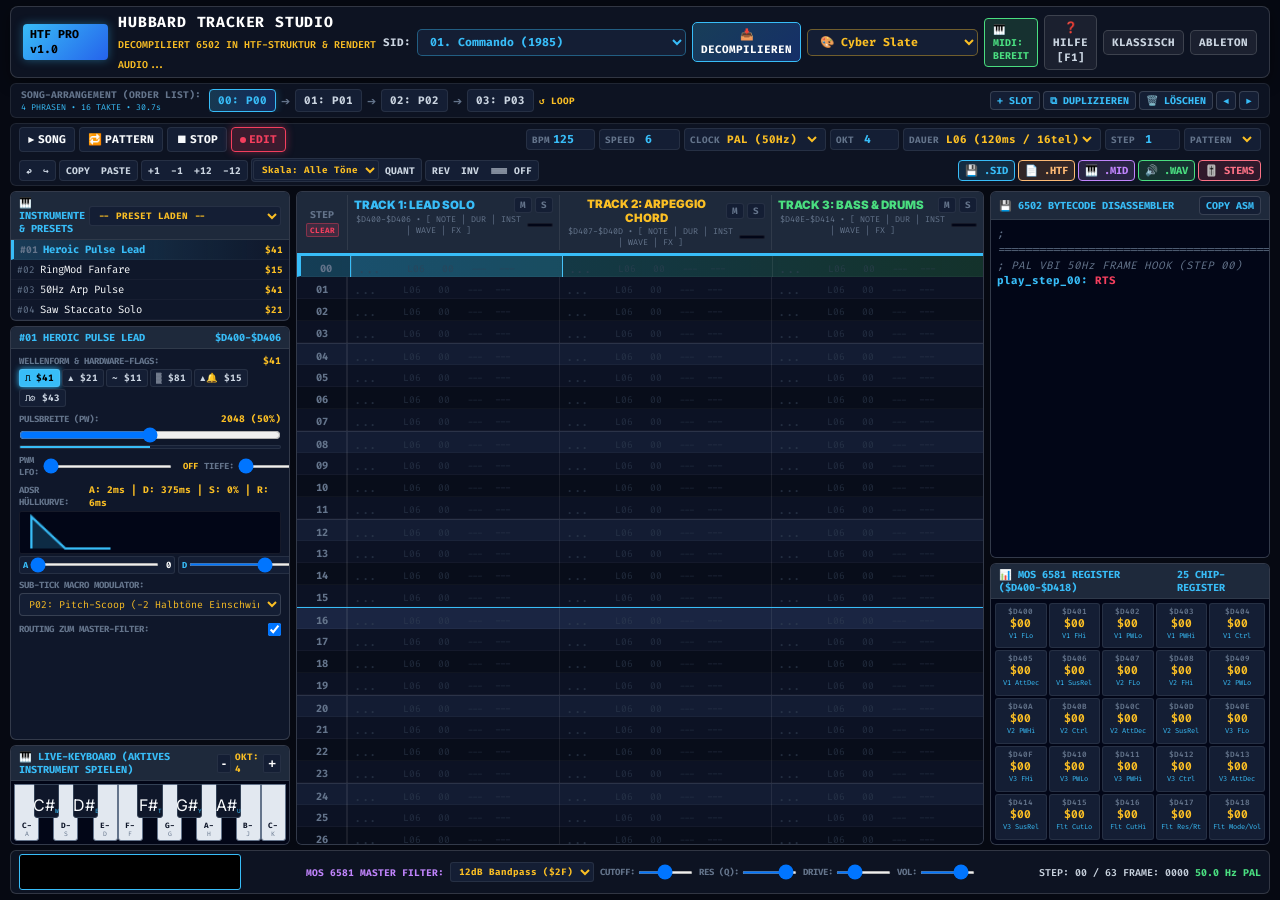
==== web_player/tracker2.html @ 16360e5f "Initial commit: Rob Hubbard SID Remix Studio & HTF Studio Pro Workstation" ====
<!DOCTYPE html>
<html lang="de" data-theme="slate">
<head>
    <meta charset="UTF-8">
    <meta name="viewport" content="width=device-width, initial-scale=1.0">
    <title>HTF Studio Pro | Hubbard Tracker Format v1.0 • 6502 Master Station</title>
    <link rel="stylesheet" href="tracker2.css">
    <link rel="preconnect" href="https://fonts.googleapis.com">
    <link rel="preconnect" href="https://fonts.gstatic.com" crossorigin>
    <link href="https://fonts.googleapis.com/css2?family=Fira+Code:wght@400;600;700;900&family=Inter:wght@400;600;800;900&display=swap" rel="stylesheet">
</head>
<body class="htf-body">
    <div class="htf-container">

        <!-- ================================================================= -->
        <!-- 1. TOP HEADER: BRANDING, 19 SIDS, THEMES & HELP                   -->
        <!-- ================================================================= -->
        <header class="htf-header">
            <div class="htf-brand">
                <span class="htf-badge">HTF PRO v1.0</span>
                <div class="htf-titles">
                    <h1>HUBBARD TRACKER STUDIO</h1>
                    <span class="htf-sub" id="htf-sub-info">COMMANDO • 3 Voices PAL 50Hz • 6502 Master Engine</span>
                </div>
            </div>

            <!-- SID Selector for all 19 SIDs -->
            <div class="htf-sid-loader">
                <label for="htf-sid-select">SID:</label>
                <select id="htf-sid-select" class="custom-select">
                    <option value="sid/Commando.sid" selected>01. Commando (1985)</option>
                    <option value="sid/Monty_on_the_Run.sid">02. Monty on the Run (1985)</option>
                    <option value="sid/Delta.sid">03. Delta (1987)</option>
                    <option value="sid/IK_plus.sid">04. International Karate + (1987)</option>
                    <option value="sid/Crazy_Comets.sid">05. Crazy Comets (1985)</option>
                    <option value="sid/Sanxion.sid">06. Sanxion (1986)</option>
                    <option value="sid/Spellbound.sid">07. Spellbound (1985)</option>
                    <option value="sid/Warhawk.sid">08. Warhawk (1986)</option>
                    <option value="sid/Master_of_Magic.sid">09. Master of Magic (1985)</option>
                    <option value="sid/Zoids.sid">10. Zoids (1985)</option>
                    <option value="sid/Flash_Gordon.sid">11. Flash Gordon (1986)</option>
                    <option value="sid/Lightforce.sid">12. Lightforce (1986)</option>
                    <option value="sid/Nemesis_the_Warlock.sid">13. Nemesis the Warlock (1987)</option>
                    <option value="sid/Last_V8.sid">14. The Last V8 (1985)</option>
                    <option value="sid/I_Ball.sid">15. I-Ball (1987)</option>
                    <option value="sid/Knucklebusters.sid">16. Knucklebusters (1986)</option>
                    <option value="sid/Mega_Apocalypse.sid">17. Mega Apocalypse (1987)</option>
                    <option value="sid/Kentilla.sid">18. Kentilla (1986)</option>
                    <option value="sid/Chimera.sid">19. Chimera (1985)</option>
                </select>
                <button class="btn-primary-sm" id="btn-htf-decompile" title="Aktuell gewähltes SID neu analysieren">📥 DECOMPILIEREN</button>
                
                <!-- Theme Switcher -->
                <select id="sel-theme" class="custom-select-theme" title="Farbschema wählen">
                    <option value="slate" selected>🎨 Cyber Slate</option>
                    <option value="ft2">📟 FastTracker II</option>
                    <option value="c64">📼 C64 Classic Blue</option>
                    <option value="matrix">💻 Matrix Green</option>
                    <option value="dracula">🧛 Dracula Pro</option>
                </select>

                <!-- MIDI Status -->
                <div class="midi-badge" id="midi-status" title="Web MIDI Status">🎹 MIDI: BEREIT</div>

                <!-- Help Button -->
                <button class="btn-secondary-sm" id="btn-help" title="Tastaturkürzel & Hilfe (F1)">❓ HILFE [F1]</button>
                <a href="tracker.html" class="btn-secondary-sm" title="Zum klassischen 3-Spuren Tracker">KLASSISCH</a>
                <a href="index.html" class="btn-secondary-sm" title="Zum Ableton Remix Studio">ABLETON</a>
            </div>
        </header>

        <!-- ================================================================= -->
        <!-- 2. MODULAR SONG ARRANGER & TIMELINE MATRIX                         -->
        <!-- ================================================================= -->
        <div class="htf-order-bar">
            <div class="order-label-group">
                <span class="order-tag">SONG-ARRANGEMENT (ORDER LIST):</span>
                <span class="order-sub" id="order-sub-stat">4 PHRASEN • 16 TAKTE • 0:30 MIN</span>
            </div>
            
            <div class="order-slots" id="order-slots-container">
                <!-- Populated dynamically by JS -->
            </div>

            <div class="order-actions">
                <button class="btn-xs" id="btn-add-order" title="Neuen Pattern-Slot am Ende anfügen">+ SLOT</button>
                <button class="btn-xs" id="btn-dup-order" title="Aktuellen Slot duplizieren">⧉ DUPLIZIEREN</button>
                <button class="btn-xs btn-del" id="btn-del-order" title="Aktuellen Slot löschen">🗑️ LÖSCHEN</button>
                <button class="btn-xs" id="btn-move-left" title="Slot nach links verschieben">◄</button>
                <button class="btn-xs" id="btn-move-right" title="Slot nach rechts verschieben">►</button>
            </div>
        </div>

        <!-- ================================================================= -->
        <!-- 3. TRANSPORT, EDITING & ADVANCED TOOLBAR                           -->
        <!-- ================================================================= -->
        <section class="htf-transport-bar">
            <!-- Transport Controls -->
            <div class="transport-group">
                <button class="t-btn btn-play" id="btn-play-song" title="Ganzen Song abspielen (Space)">
                    <span class="icon">▶</span> SONG
                </button>
                <button class="t-btn btn-play-pat" id="btn-play-pat" title="Aktuelles Pattern loopen">
                    <span class="icon">🔁</span> PATTERN
                </button>
                <button class="t-btn btn-stop" id="btn-stop" title="Stoppen (Esc)">
                    <span class="icon">⏹</span> STOP
                </button>
                <button class="t-btn btn-rec active" id="btn-rec-mode" title="Edit-Modus aktiv">
                    <span class="rec-dot"></span> EDIT
                </button>
            </div>

            <!-- Parameters: BPM, Speed, Clock, Octave, Duration, Step -->
            <div class="params-group">
                <div class="param-box">
                    <label>BPM</label>
                    <input type="number" id="inp-bpm" min="40" max="240" value="125">
                </div>
                <div class="param-box">
                    <label>SPEED</label>
                    <input type="number" id="inp-speed" min="1" max="16" value="6" title="Frames pro 16tel-Schritt">
                </div>
                <div class="param-box">
                    <label>CLOCK</label>
                    <select id="sel-clock" title="Taktfrequenz des SID">
                        <option value="pal" selected>PAL (50Hz)</option>
                        <option value="ntsc">NTSC (60Hz)</option>
                    </select>
                </div>
                <div class="param-box">
                    <label>OKT</label>
                    <input type="number" id="inp-octave" min="1" max="7" value="4">
                </div>
                <div class="param-box">
                    <label>DAUER</label>
                    <select id="sel-default-dur" title="Standard-Notenlänge">
                        <option value="L01">L01 (20ms)</option>
                        <option value="L02">L02 (40ms)</option>
                        <option value="L04">L04 (80ms)</option>
                        <option value="L06" selected>L06 (120ms / 16tel)</option>
                        <option value="L12">L12 (240ms / 8tel)</option>
                        <option value="L24">L24 (480ms / 4tel)</option>
                        <option value="L48">L48 (960ms / Takt)</option>
                    </select>
                </div>
                <div class="param-box">
                    <label>STEP</label>
                    <input type="number" id="inp-step" min="0" max="16" value="1">
                </div>
                <div class="param-box">
                    <label>PATTERN</label>
                    <select id="sel-active-pat">
                        <!-- Populated by JS -->
                    </select>
                </div>
            </div>

            <!-- Pattern Transformation & Clipboard Toolkit -->
            <div class="toolkit-group">
                <div class="tool-btn-group">
                    <button class="tool-btn" id="btn-undo" title="Rückgängig (Ctrl+Z)">↩</button>
                    <button class="tool-btn" id="btn-redo" title="Wiederherstellen (Ctrl+Y)">↪</button>
                </div>
                <div class="tool-btn-group">
                    <button class="tool-btn" id="btn-copy-trk" title="Spur kopieren (Ctrl+C)">COPY</button>
                    <button class="tool-btn" id="btn-paste-trk" title="Spur einfügen (Ctrl+V)">PASTE</button>
                </div>
                <div class="tool-btn-group">
                    <button class="tool-btn" id="btn-trans-trk-up" title="Aktive Spur +1 Halbton">+1</button>
                    <button class="tool-btn" id="btn-trans-trk-dn" title="Aktive Spur -1 Halbton">-1</button>
                    <button class="tool-btn" id="btn-trans-oct-up" title="Aktive Spur +1 Oktave">+12</button>
                    <button class="tool-btn" id="btn-trans-oct-dn" title="Aktive Spur -1 Oktave">-12</button>
                </div>
                <div class="tool-btn-group">
                    <select id="sel-quantize" class="custom-select-xs" title="Tonleiter-Quantisierung">
                        <option value="none">Skala: Alle Töne</option>
                        <option value="minor">Natürlich Moll</option>
                        <option value="harm_minor">Harmonisch Moll</option>
                        <option value="major">Dur</option>
                        <option value="pentatonic">Pentatonik</option>
                        <option value="blues">Blues Skala</option>
                    </select>
                    <button class="tool-btn" id="btn-apply-scale" title="Skala anwenden">QUANT</button>
                </div>
                <div class="tool-btn-group">
                    <button class="tool-btn" id="btn-reverse-pat" title="Pattern umkehren">REV</button>
                    <button class="tool-btn" id="btn-invert-pat" title="Noten spiegeln">INV</button>
                    <button class="tool-btn" id="btn-insert-noteoff" title="Note-Off einfügen (Key 1 / ===)">=== OFF</button>
                </div>
            </div>

            <!-- Export Suite -->
            <div class="export-group">
                <button class="btn-exp sid" id="btn-export-sid" title="Als spielbare C64 .SID-Datei exportieren">💾 .SID</button>
                <button class="btn-exp htf" id="btn-export-htf" title="Als HTF JSON-Projekt speichern">📄 .HTF</button>
                <button class="btn-exp mid" id="btn-export-midi" title="Als Standard MIDI-File für Ableton/DAW">🎹 .MID</button>
                <button class="btn-exp wav" id="btn-export-wav" title="Als 44.1kHz WAV Audio rendern">🔊 .WAV</button>
                <button class="btn-exp stems" id="btn-export-stems" title="3 Spuren als separate WAV Stems exportieren">🎚️ STEMS</button>
            </div>
        </section>

        <!-- ================================================================= -->
        <!-- 4. MAIN 3-COLUMN WORKBENCH                                         -->
        <!-- ================================================================= -->
        <div class="htf-main-grid">

            <!-- ============================================================= -->
            <!-- 4.1 LEFT: INSTRUMENT LAB, PRESETS, ADSR GRAPH & KEYBOARD      -->
            <!-- ============================================================= -->
            <aside class="htf-left-panel">
                <!-- Instrument List & Presets -->
                <div class="panel-section inst-section">
                    <div class="sec-header">
                        <span>🎹 INSTRUMENTE & PRESETS</span>
                        <select id="sel-preset-bank" class="custom-select-xs" title="Rob Hubbard Signature Preset laden">
                            <option value="">-- PRESET LADEN --</option>
                            <option value="commando_lead">01. Commando Heroic Lead</option>
                            <option value="monty_violin">02. Monty Hi-Speed Violin</option>
                            <option value="delta_space_arp">03. Delta Space Arpeggio</option>
                            <option value="ik_slap_bass">04. IK+ 16th Slap Bass</option>
                            <option value="sanxion_snare">05. Sanxion Noise Snare</option>
                            <option value="crazy_laser">06. Crazy Comets Laser Sync</option>
                            <option value="spellbound_bass">07. Spellbound Dark Sub</option>
                            <option value="magic_flute">08. Master of Magic Flute</option>
                            <option value="lightforce_arp">09. Lightforce m11 Arp</option>
                            <option value="warhawk_kick">10. Warhawk Heavy Kick</option>
                            <option value="knuckle_metal">11. Knucklebusters RingMod</option>
                            <option value="mega_brass">12. Mega Apocalypse Brass</option>
                            <option value="kentilla_pad">13. Kentilla Soft Pad</option>
                            <option value="lastv8_riser">14. Last V8 Nitro Riser</option>
                            <option value="iball_clav">15. I-Ball Funk Clavinet</option>
                            <option value="zoids_drone">16. Zoids Cyber Drone</option>
                            <option value="flash_fanfare">17. Flash Gordon Fanfare</option>
                            <option value="chimera_bell">18. Chimera Dream Bell</option>
                            <option value="thrust_stomp">19. Thrust Noise Stomp</option>
                            <option value="hubbard_pop">20. Hubbard Slap Pop</option>
                        </select>
                    </div>
                    <div class="inst-list" id="htf-inst-list">
                        <!-- Populated by JS -->
                    </div>
                </div>

                <!-- Comprehensive Instrument Patch Editor -->
                <div class="panel-section editor-section">
                    <div class="sec-header">
                        <span id="htf-editor-title">#01 HEROIC PULSE LEAD</span>
                        <span class="reg-tag" id="htf-editor-reg">$D400-$D406</span>
                    </div>
                    <div class="editor-body">
                        <!-- Waveform Group & Hardware Modulation -->
                        <div class="ctrl-row">
                            <div class="lbl-flex">
                                <label class="ctrl-lbl">WELLENFORM & HARDWARE-FLAGS:</label>
                                <span class="val-txt" id="lbl-wave-hex">$41 (Puls)</span>
                            </div>
                            <div class="wave-buttons">
                                <button class="btn-w active" data-wave="0x41" title="Rechteck/Puls mit Pulsbreite">⎍ $41</button>
                                <button class="btn-w" data-wave="0x21" title="Sägezahn">▲ $21</button>
                                <button class="btn-w" data-wave="0x11" title="Dreieck">~ $11</button>
                                <button class="btn-w" data-wave="0x81" title="Rauschen / Galois LFSR">▒ $81</button>
                                <button class="btn-w" data-wave="0x15" title="Dreieck + Ring-Modulation (V1xV3)">▲🔔 $15</button>
                                <button class="btn-w" data-wave="0x43" title="Puls + Hard-Sync (V1->V2)">⎍⚙ $43</button>
                            </div>
                        </div>

                        <!-- Pulse Width & PWM LFO -->
                        <div class="ctrl-row">
                            <div class="lbl-flex">
                                <label class="ctrl-lbl">PULSBREITE (PW):</label>
                                <span class="val-txt" id="lbl-htf-pw">2048 (50%)</span>
                            </div>
                            <div class="pw-ctrl-box">
                                <input type="range" id="htf-pw" min="0" max="4095" value="2048">
                                <div class="pw-duty-bar"><div class="pw-duty-fill" id="pw-duty-fill" style="width: 50%;"></div></div>
                            </div>
                        </div>

                        <!-- PWM LFO Controller -->
                        <div class="ctrl-row-sub">
                            <div class="sub-ctrl">
                                <label>PWM LFO:</label>
                                <input type="range" id="htf-pwm-rate" min="0" max="20" value="0" step="0.5" title="PWM LFO Frequenz">
                                <span id="lbl-pwm-rate">OFF</span>
                            </div>
                            <div class="sub-ctrl">
                                <label>TIEFE:</label>
                                <input type="range" id="htf-pwm-depth" min="0" max="100" value="0" title="PWM Modulationstiefe">
                                <span id="lbl-pwm-depth">0%</span>
                            </div>
                        </div>

                        <!-- ADSR Sliders & Real-Time Graph -->
                        <div class="ctrl-row">
                            <div class="lbl-flex">
                                <label class="ctrl-lbl">ADSR HÜLLKURVE:</label>
                                <span class="val-txt" id="lbl-adsr-time">A: 2ms | D: 375ms | S: 0% | R: 6ms</span>
                            </div>
                            <div class="adsr-visualizer">
                                <canvas id="adsr-canvas" width="230" height="36"></canvas>
                            </div>
                            <div class="adsr-grid">
                                <div class="adsr-col"><label>A</label><input type="range" id="htf-att" min="0" max="15" value="0"><span id="lbl-htf-att">0</span></div>
                                <div class="adsr-col"><label>D</label><input type="range" id="htf-dec" min="0" max="15" value="9"><span id="lbl-htf-dec">9</span></div>
                                <div class="adsr-col"><label>S</label><input type="range" id="htf-sus" min="0" max="15" value="0"><span id="lbl-htf-sus">0</span></div>
                                <div class="adsr-col"><label>R</label><input type="range" id="htf-rel" min="0" max="15" value="0"><span id="lbl-htf-rel">0</span></div>
                            </div>
                        </div>

                        <!-- Sub-Tick Macro Modifier -->
                        <div class="ctrl-row">
                            <label class="ctrl-lbl">SUB-TICK MACRO MODULATOR:</label>
                            <select id="htf-macro-select" class="custom-select-sm">
                                <option value="scoop" selected>P02: Pitch-Scoop (-2 Halbtöne Einschwingen)</option>
                                <option value="vibrato">V08: Delayed Vibrato (5.5Hz LFO nach 8 Frames)</option>
                                <option value="arp_m7">A-m7: 50Hz Arpeggio (Moll 7: +0, +3, +7, +10)</option>
                                <option value="arp_m9">A-m9: 50Hz Arpeggio (Moll 9: +0, +3, +7, +14)</option>
                                <option value="arp_m11">A-m11: 50Hz Arpeggio (Lightforce: +0, +3, +7, +17)</option>
                                <option value="slap">S12: Slap-Bass Oktav-Pop (+12 HT Offbeat)</option>
                                <option value="drum_sd">D-SD: Stimme-3 Snare Interrupt</option>
                                <option value="drum_bd">D-BD: Stimme-3 Kick Interrupt</option>
                                <option value="custom_arp">A-CUST: Benutzerdefinierte Arp-Tabelle</option>
                                <option value="none">Kein Macro (Statisch)</option>
                            </select>
                        </div>

                        <!-- Custom Arp Table Input (shown when custom arp is selected) -->
                        <div class="ctrl-row" id="row-custom-arp" style="display: none;">
                            <label class="ctrl-lbl">BENUTZERDEFINIERTE ARP-HALBTÖNE (KOMMAGETRENNT):</label>
                            <input type="text" id="htf-custom-arp-input" class="custom-input-text" value="0, 3, 7, 10, 12, 7, 3, 0">
                        </div>

                        <!-- Filter Route Toggle -->
                        <div class="ctrl-row-toggle">
                            <label class="ctrl-lbl">ROUTING ZUM MASTER-FILTER:</label>
                            <input type="checkbox" id="chk-filter-route" checked>
                        </div>
                    </div>
                </div>

                <!-- Interactive Virtual & PC Piano Keyboard -->
                <div class="panel-section piano-section">
                    <div class="sec-header">
                        <span>🎹 LIVE-KEYBOARD (AKTIVES INSTRUMENT SPIELEN)</span>
                        <div class="oct-switcher">
                            <button class="btn-oct" id="btn-oct-dn">-</button>
                            <span id="lbl-cur-oct">OKT: 4</span>
                            <button class="btn-oct" id="btn-oct-up">+</button>
                        </div>
                    </div>
                    <div class="htf-piano-wrapper" id="htf-piano-keyboard">
                        <!-- Keys rendered by JS -->
                    </div>
                </div>
            </aside>

            <!-- ============================================================= -->
            <!-- 4.2 CENTER: 3-TRACK HTF MATRIX WITH SOLO / MUTE & VU METERS    -->
            <!-- ============================================================= -->
            <main class="htf-center-panel">
                <!-- Track Headers with Solo, Mute & VU -->
                <div class="matrix-header-row">
                    <div class="col-step">
                        <span>STEP</span>
                        <button class="btn-step-clear" id="btn-clear-pat" title="Aktuelles Pattern leeren">CLEAR</button>
                    </div>

                    <!-- Track 1 Header -->
                    <div class="col-track-head track-1">
                        <div class="th-top">
                            <span class="th-name">TRACK 1: LEAD SOLO</span>
                            <div class="th-controls">
                                <button class="btn-sm-mute" id="btn-mute-1" title="Track 1 stummschalten (F9)">M</button>
                                <button class="btn-sm-solo" id="btn-solo-1" title="Track 1 solo hören (Ctrl+1)">S</button>
                            </div>
                        </div>
                        <div class="th-mid">
                            <span class="th-sub">$D400-$D406 • [ NOTE | DUR | INST | WAVE | FX ]</span>
                            <div class="vu-meter"><div class="vu-fill" id="vu-fill-1"></div></div>
                        </div>
                    </div>

                    <!-- Track 2 Header -->
                    <div class="col-track-head track-2">
                        <div class="th-top">
                            <span class="th-name">TRACK 2: ARPEGGIO CHORD</span>
                            <div class="th-controls">
                                <button class="btn-sm-mute" id="btn-mute-2" title="Track 2 stummschalten (F10)">M</button>
                                <button class="btn-sm-solo" id="btn-solo-2" title="Track 2 solo hören (Ctrl+2)">S</button>
                            </div>
                        </div>
                        <div class="th-mid">
                            <span class="th-sub">$D407-$D40D • [ NOTE | DUR | INST | WAVE | FX ]</span>
                            <div class="vu-meter"><div class="vu-fill" id="vu-fill-2"></div></div>
                        </div>
                    </div>

                    <!-- Track 3 Header -->
                    <div class="col-track-head track-3">
                        <div class="th-top">
                            <span class="th-name">TRACK 3: BASS & DRUMS</span>
                            <div class="th-controls">
                                <button class="btn-sm-mute" id="btn-mute-3" title="Track 3 stummschalten (F11)">M</button>
                                <button class="btn-sm-solo" id="btn-solo-3" title="Track 3 solo hören (Ctrl+3)">S</button>
                            </div>
                        </div>
                        <div class="th-mid">
                            <span class="th-sub">$D40E-$D414 • [ NOTE | DUR | INST | WAVE | FX ]</span>
                            <div class="vu-meter"><div class="vu-fill" id="vu-fill-3"></div></div>
                        </div>
                    </div>
                </div>

                <!-- Scrollable HTF Matrix Grid -->
                <div class="matrix-scroll-pane" id="matrix-scroll-pane">
                    <div class="matrix-grid-table" id="htf-grid-table">
                        <!-- Populated by JS: 64 Rows with 5 sub-fields per track -->
                    </div>
                </div>
            </main>

            <!-- ============================================================= -->
            <!-- 4.3 RIGHT: 6502 DISASSEMBLER & 25-REGISTER HARDWARE MONITOR   -->
            <!-- ============================================================= -->
            <aside class="htf-right-panel">
                <div class="panel-section disasm-section">
                    <div class="sec-header">
                        <span>💾 6502 BYTECODE DISASSEMBLER</span>
                        <button class="btn-xs" id="btn-copy-asm" title="Assembler-Code in die Zwischenablage kopieren">COPY ASM</button>
                    </div>
                    <div class="disasm-code-view" id="htf-disasm-view">
                        <!-- Live 6502 Assembly Code rendered dynamically -->
                    </div>
                </div>

                <!-- 25 Register Hardware Telemetry Grid -->
                <div class="panel-section reg-section">
                    <div class="sec-header">
                        <span>📊 MOS 6581 REGISTER ($D400-$D418)</span>
                        <span class="reg-tag">25 CHIP-REGISTER</span>
                    </div>
                    <div class="htf-reg-grid" id="htf-reg-grid">
                        <!-- Populated by JS -->
                    </div>
                </div>
            </aside>

        </div>

        <!-- ================================================================= -->
        <!-- 5. BOTTOM MASTER FILTER, SCOPE & STATS BAR                        -->
        <!-- ================================================================= -->
        <footer class="htf-footer">
            <div class="footer-scope">
                <canvas id="htf-scope-canvas" width="220" height="34"></canvas>
            </div>

            <!-- Master 6581 Filter & Saturation -->
            <div class="footer-filter">
                <span class="flt-label">MOS 6581 MASTER FILTER:</span>
                <select id="htf-flt-mode" class="custom-select-xs">
                    <option value="0x2F" selected>12dB Bandpass ($2F)</option>
                    <option value="0x1F">12dB Lowpass ($1F)</option>
                    <option value="0x4F">12dB Highpass ($4F)</option>
                    <option value="0x3F">Notch Filter ($3F)</option>
                    <option value="0x0F">Bypass</option>
                </select>
                <div class="flt-param">
                    <label>CUTOFF:</label>
                    <input type="range" id="htf-flt-cutoff" min="0" max="2047" value="1024">
                </div>
                <div class="flt-param">
                    <label>RES (Q):</label>
                    <input type="range" id="htf-flt-res" min="0" max="15" value="14">
                </div>
                <div class="flt-param">
                    <label>DRIVE:</label>
                    <input type="range" id="htf-master-drive" min="0" max="10" value="3" title="Analoge 6581 Nichtlinearität / Sättigung">
                </div>
                <div class="flt-param">
                    <label>VOL:</label>
                    <input type="range" id="htf-master-vol" min="0" max="100" value="85" title="Master Lautstärke">
                </div>
            </div>

            <div class="footer-stats">
                <span class="stat-badge" id="htf-stat-step">STEP: 00 / 63</span>
                <span class="stat-badge" id="htf-stat-frames">FRAME: 0000</span>
                <span class="stat-badge live" id="htf-stat-clock">50.0 Hz PAL</span>
            </div>
        </footer>

    </div>

    <!-- ===================================================================== -->
    <!-- 6. KEYBOARD SHORTCUTS & HELP MODAL                                    -->
    <!-- ===================================================================== -->
    <div class="htf-modal-overlay" id="help-modal" style="display: none;">
        <div class="htf-modal-content">
            <div class="modal-header">
                <h2>🎹 HTF STUDIO PRO • TASTENKÜRZEL & WORKFLOW-GUIDE</h2>
                <button class="btn-close-modal" id="btn-close-help">✖</button>
            </div>
            <div class="modal-body">
                <div class="help-grid">
                    <div class="help-col">
                        <h3>🎼 NOTENEINGABE & NAVIGATION</h3>
                        <ul>
                            <li><kbd>A</kbd> <kbd>W</kbd> <kbd>S</kbd> <kbd>E</kbd> <kbd>D</kbd> <kbd>F</kbd> ... : Noten spielen & eingeben</li>
                            <li><kbd>1</kbd> oder <kbd>Caps</kbd> : Note-Off (===) eingeben</li>
                            <li><kbd>Del</kbd> / <kbd>Backspace</kbd> : Feld leeren (...)</li>
                            <li><kbd>↑</kbd> <kbd>↓</kbd> : Zeile hoch / runter</li>
                            <li><kbd>←</kbd> <kbd>→</kbd> : Spur wechseln (Track 1 / 2 / 3)</li>
                            <li><kbd>Space</kbd> : Start / Stop (Song)</li>
                            <li><kbd>Esc</kbd> : Stop</li>
                        </div>
                    <div class="help-col">
                        <h3>🎛️ SPUR- & PROJEKT-STEUERUNG</h3>
                        <ul>
                            <li><kbd>F9</kbd> : Track 1 Mute / Unmute</li>
                            <li><kbd>F10</kbd> : Track 2 Mute / Unmute</li>
                            <li><kbd>F11</kbd> : Track 3 Mute / Unmute</li>
                            <li><kbd>F12</kbd> : Alle Spuren aktivieren</li>
                            <li><kbd>Ctrl + Z</kbd> : Rückgängig (Undo)</li>
                            <li><kbd>Ctrl + Y</kbd> : Wiederherstellen (Redo)</li>
                            <li><kbd>Ctrl + C / V</kbd> : Spur kopieren / einfügen</li>
                            <li><kbd>F1</kbd> : Diese Hilfe öffnen / schließen</li>
                        </ul>
                    </div>
                </div>
            </div>
        </div>
    </div>

    <!-- HTF Engine Script -->
    <script src="tracker2.js"></script>
</body>
</html>
---- web_player/tracker2.css ----
/* ==============================================================================
   HTF STUDIO PRO STYLESHEET
   5 Visual Themes • Multi-Voice Solo/Mute • ADSR Graph • Arranger Timeline Matrix
   ============================================================================== */

/* 1. Theme Variables Definition */
:root, [data-theme="slate"] {
    --bg-main: #060912;
    --bg-header: #0d1322;
    --bg-panel: #0f172a;
    --bg-card: #141e34;
    
    --bg-row-even: #080d1a;
    --bg-row-odd: #0c1224;
    --bg-row-beat4: #131c33;
    --bg-row-beat16: #1a2542;
    --bg-row-playhead: linear-gradient(90deg, rgba(56, 189, 248, 0.28), rgba(74, 222, 128, 0.18));
    
    --border-subtle: rgba(255, 255, 255, 0.08);
    --border-medium: rgba(255, 255, 255, 0.15);
    --border-accent: rgba(56, 189, 248, 0.4);
    
    --trk1-cyan: #38bdf8;
    --trk2-amber: #fbbf24;
    --trk3-green: #4ade80;
    --trk3-drum: #fb7185;
    
    --tag-dur-color: #fdba74;
    --tag-dur-bg: rgba(251, 146, 60, 0.18);
    --tag-dur-border: rgba(251, 146, 60, 0.35);
    
    --tag-inst-color: #c084fc;
    --tag-inst-bg: rgba(192, 132, 252, 0.16);
    --tag-inst-border: rgba(192, 132, 252, 0.3);
    
    --tag-wave-color: #94a3b8;
    --tag-fx-color: #f472b6;
    
    --text-primary: #f8fafc;
    --text-secondary: #cbd5e1;
    --text-muted: #64748b;
    --text-empty: #334155;
    
    --font-ui: 'Inter', -apple-system, sans-serif;
    --font-mono: 'Fira Code', 'SF Mono', Consolas, monospace;
}

[data-theme="ft2"] {
    --bg-main: #000000;
    --bg-header: #05140c;
    --bg-panel: #0a1f14;
    --bg-card: #0e2a1b;
    --bg-row-even: #020c06;
    --bg-row-odd: #05160c;
    --bg-row-beat4: #0a2615;
    --bg-row-beat16: #123d23;
    --bg-row-playhead: linear-gradient(90deg, rgba(0, 255, 128, 0.35), rgba(0, 200, 255, 0.2));
    --border-subtle: rgba(0, 255, 128, 0.15);
    --border-medium: rgba(0, 255, 128, 0.3);
    --border-accent: rgba(0, 255, 128, 0.6);
    --trk1-cyan: #00e5ff;
    --trk2-amber: #ffff00;
    --trk3-green: #00ff66;
    --text-primary: #e6ffe6;
    --text-secondary: #88ccaa;
    --text-muted: #447755;
    --text-empty: #1a4428;
}

[data-theme="c64"] {
    --bg-main: #40318d;
    --bg-header: #2e2366;
    --bg-panel: #352877;
    --bg-card: #4a3a99;
    --bg-row-even: #322570;
    --bg-row-odd: #392b80;
    --bg-row-beat4: #48379f;
    --bg-row-beat16: #5844bf;
    --bg-row-playhead: linear-gradient(90deg, rgba(110, 168, 255, 0.4), rgba(255, 255, 255, 0.25));
    --border-subtle: rgba(110, 168, 255, 0.2);
    --border-medium: rgba(110, 168, 255, 0.4);
    --border-accent: rgba(110, 168, 255, 0.7);
    --trk1-cyan: #8be9fd;
    --trk2-amber: #f1fa8c;
    --trk3-green: #50fa7b;
    --text-primary: #ffffff;
    --text-secondary: #a8c8ff;
    --text-muted: #7c6fbf;
    --text-empty: #554499;
}

[data-theme="matrix"] {
    --bg-main: #020803;
    --bg-header: #051408;
    --bg-panel: #071c0a;
    --bg-card: #0c2910;
    --bg-row-even: #040e06;
    --bg-row-odd: #071609;
    --bg-row-beat4: #0c2411;
    --bg-row-beat16: #13381a;
    --bg-row-playhead: rgba(34, 197, 94, 0.35);
    --border-subtle: rgba(34, 197, 94, 0.18);
    --border-medium: rgba(34, 197, 94, 0.35);
    --border-accent: rgba(34, 197, 94, 0.7);
    --trk1-cyan: #4ade80;
    --trk2-amber: #a3e635;
    --trk3-green: #22c55e;
    --text-primary: #86efac;
    --text-secondary: #4ade80;
    --text-muted: #166534;
    --text-empty: #14532d;
}

[data-theme="dracula"] {
    --bg-main: #1e1f29;
    --bg-header: #282a36;
    --bg-panel: #282a36;
    --bg-card: #343746;
    --bg-row-even: #21222c;
    --bg-row-odd: #282a36;
    --bg-row-beat4: #383a59;
    --bg-row-beat16: #44475a;
    --bg-row-playhead: rgba(189, 147, 249, 0.3);
    --border-subtle: rgba(98, 114, 164, 0.25);
    --border-medium: rgba(98, 114, 164, 0.4);
    --border-accent: #bd93f9;
    --trk1-cyan: #8be9fd;
    --trk2-amber: #f1fa8c;
    --trk3-green: #50fa7b;
    --text-primary: #f8f8f2;
    --text-secondary: #bfbfd4;
    --text-muted: #6272a4;
    --text-empty: #44475a;
}

* {
    box-sizing: border-box;
    margin: 0;
    padding: 0;
    user-select: none;
}

body.htf-body {
    background: var(--bg-main);
    color: var(--text-primary);
    font-family: var(--font-ui);
    height: 100vh;
    width: 100vw;
    overflow: hidden;
    -webkit-font-smoothing: antialiased;
}

.htf-container {
    display: flex;
    flex-direction: column;
    height: 100vh;
    padding: 6px 10px;
    gap: 5px;
}

/* ==============================================================================
   1. TOP HEADER & NAVIGATION
   ============================================================================== */

.htf-header {
    display: flex;
    justify-content: space-between;
    align-items: center;
    background: var(--bg-header);
    border: 1px solid var(--border-medium);
    border-radius: 8px;
    padding: 5px 12px;
    box-shadow: 0 4px 16px rgba(0, 0, 0, 0.4);
}

.htf-brand {
    display: flex;
    align-items: center;
    gap: 10px;
}

.htf-badge {
    background: linear-gradient(135deg, var(--trk1-cyan), #2563eb);
    color: #000;
    font-family: var(--font-mono);
    font-size: 0.72rem;
    font-weight: 900;
    padding: 3px 7px;
    border-radius: 4px;
    box-shadow: 0 0 10px rgba(56, 189, 248, 0.4);
}

.htf-titles h1 {
    font-family: var(--font-mono);
    font-size: 0.92rem;
    font-weight: 900;
    letter-spacing: 0.8px;
    color: #ffffff;
}

.htf-sub {
    font-family: var(--font-mono);
    font-size: 0.62rem;
    color: var(--trk2-amber);
    font-weight: 600;
}

.htf-sid-loader {
    display: flex;
    align-items: center;
    gap: 6px;
}

.htf-sid-loader label {
    font-family: var(--font-mono);
    font-size: 0.68rem;
    font-weight: 800;
    color: var(--text-secondary);
}

.custom-select, .custom-select-theme {
    background: var(--bg-card);
    color: var(--trk1-cyan);
    border: 1px solid var(--border-accent);
    border-radius: 5px;
    padding: 4px 8px;
    font-family: var(--font-mono);
    font-size: 0.72rem;
    font-weight: 700;
    outline: none;
    cursor: pointer;
}

.custom-select-theme {
    color: var(--trk2-amber);
    border-color: rgba(251, 191, 36, 0.4);
}

.midi-badge {
    background: rgba(74, 222, 128, 0.15);
    border: 1px solid var(--trk3-green);
    color: var(--trk3-green);
    font-family: var(--font-mono);
    font-size: 0.62rem;
    font-weight: 800;
    padding: 4px 8px;
    border-radius: 4px;
}

.btn-primary-sm {
    background: linear-gradient(135deg, rgba(56, 189, 248, 0.25), rgba(37, 99, 235, 0.35));
    border: 1px solid var(--trk1-cyan);
    color: #ffffff;
    font-family: var(--font-mono);
    font-size: 0.68rem;
    font-weight: 800;
    padding: 4px 8px;
    border-radius: 5px;
    cursor: pointer;
    transition: all 0.15s;
}

.btn-primary-sm:hover {
    background: var(--trk1-cyan);
    color: #000;
    box-shadow: 0 0 10px var(--trk1-cyan);
}

.btn-secondary-sm {
    background: rgba(255, 255, 255, 0.06);
    border: 1px solid var(--border-medium);
    color: var(--text-secondary);
    text-decoration: none;
    font-family: var(--font-mono);
    font-size: 0.68rem;
    font-weight: 700;
    padding: 4px 8px;
    border-radius: 5px;
    transition: all 0.15s;
}

.btn-secondary-sm:hover {
    background: rgba(255, 255, 255, 0.15);
    color: #fff;
}

/* ==============================================================================
   2. MODULAR SONG ARRANGER & TIMELINE MATRIX
   ============================================================================== */

.htf-order-bar {
    display: flex;
    align-items: center;
    background: var(--bg-header);
    border: 1px solid var(--border-subtle);
    border-radius: 6px;
    padding: 4px 10px;
    gap: 8px;
    overflow-x: auto;
}

.order-label-group {
    display: flex;
    flex-direction: column;
    gap: 1px;
}

.order-tag {
    font-family: var(--font-mono);
    font-size: 0.6rem;
    font-weight: 900;
    color: var(--text-muted);
    white-space: nowrap;
}

.order-sub {
    font-family: var(--font-mono);
    font-size: 0.52rem;
    color: var(--trk1-cyan);
    white-space: nowrap;
}

.order-slots {
    display: flex;
    align-items: center;
    gap: 5px;
    flex: 1;
    overflow-x: auto;
}

.order-slot {
    background: var(--bg-card);
    border: 1px solid var(--border-subtle);
    border-radius: 4px;
    padding: 3px 8px;
    font-family: var(--font-mono);
    font-size: 0.68rem;
    font-weight: 700;
    color: var(--text-secondary);
    cursor: pointer;
    white-space: nowrap;
    transition: all 0.15s;
}

.order-slot:hover {
    border-color: var(--trk1-cyan);
    color: #fff;
}

.order-slot.active {
    background: linear-gradient(90deg, rgba(56, 189, 248, 0.22), rgba(37, 99, 235, 0.28));
    border-color: var(--trk1-cyan);
    color: var(--trk1-cyan);
    box-shadow: 0 0 8px rgba(56, 189, 248, 0.3);
}

.order-arr {
    color: var(--text-muted);
    font-size: 0.7rem;
}

.order-arr.loop {
    color: var(--trk2-amber);
    font-family: var(--font-mono);
    font-size: 0.58rem;
    font-weight: 900;
}

.order-actions {
    display: flex;
    gap: 3px;
}

.btn-xs {
    background: var(--bg-card);
    border: 1px solid var(--border-medium);
    color: var(--trk1-cyan);
    font-family: var(--font-mono);
    font-size: 0.62rem;
    font-weight: 800;
    padding: 2px 6px;
    border-radius: 4px;
    cursor: pointer;
    transition: all 0.1s;
}

.btn-xs:hover { background: var(--trk1-cyan); color: #000; }
.btn-xs.btn-del:hover { background: #f43f5e; color: #fff; border-color: #f43f5e; }

/* ==============================================================================
   3. TRANSPORT & TOOLBAR
   ============================================================================== */

.htf-transport-bar {
    display: flex;
    justify-content: space-between;
    align-items: center;
    background: var(--bg-header);
    border: 1px solid var(--border-subtle);
    border-radius: 6px;
    padding: 3px 8px;
    gap: 6px;
    flex-wrap: wrap;
}

.transport-group {
    display: flex;
    align-items: center;
    gap: 4px;
}

.t-btn {
    background: var(--bg-card);
    border: 1px solid var(--border-subtle);
    color: var(--text-primary);
    font-family: var(--font-mono);
    font-size: 0.7rem;
    font-weight: 800;
    padding: 4px 8px;
    border-radius: 4px;
    cursor: pointer;
    display: flex;
    align-items: center;
    gap: 3px;
    transition: all 0.15s;
}

.t-btn:hover { border-color: var(--trk1-cyan); }
.btn-play:hover { color: var(--trk3-green); border-color: var(--trk3-green); box-shadow: 0 0 8px rgba(74, 222, 128, 0.3); }
.btn-stop:hover { color: #f43f5e; border-color: #f43f5e; }

.btn-rec.active {
    background: rgba(244, 63, 94, 0.2);
    border-color: #f43f5e;
    color: #f43f5e;
    box-shadow: 0 0 8px rgba(244, 63, 94, 0.4);
}

.rec-dot {
    width: 6px;
    height: 6px;
    background: #f43f5e;
    border-radius: 50%;
}

.params-group {
    display: flex;
    align-items: center;
    gap: 4px;
}

.param-box {
    display: flex;
    align-items: center;
    background: var(--bg-card);
    border: 1px solid var(--border-subtle);
    border-radius: 4px;
    padding: 2px 5px;
    gap: 3px;
}

.param-box label {
    font-family: var(--font-mono);
    font-size: 0.58rem;
    font-weight: 900;
    color: var(--text-muted);
}

.param-box input {
    background: transparent;
    border: none;
    color: var(--trk1-cyan);
    font-family: var(--font-mono);
    font-size: 0.72rem;
    font-weight: 900;
    width: 36px;
    text-align: center;
    outline: none;
}

.param-box select {
    background: transparent;
    border: none;
    color: var(--trk2-amber);
    font-family: var(--font-mono);
    font-size: 0.68rem;
    font-weight: 800;
    outline: none;
}

/* Toolkit Group */
.toolkit-group {
    display: flex;
    align-items: center;
    gap: 3px;
}

.tool-btn-group {
    display: flex;
    background: var(--bg-card);
    border: 1px solid var(--border-subtle);
    border-radius: 4px;
    padding: 1px;
    gap: 1px;
}

.tool-btn {
    background: transparent;
    border: none;
    color: var(--text-secondary);
    font-family: var(--font-mono);
    font-size: 0.6rem;
    font-weight: 800;
    padding: 2px 5px;
    border-radius: 3px;
    cursor: pointer;
    transition: all 0.1s;
}

.tool-btn:hover {
    background: var(--trk1-cyan);
    color: #000;
}

.export-group {
    display: flex;
    align-items: center;
    gap: 3px;
}

.btn-exp {
    font-family: var(--font-mono);
    font-size: 0.65rem;
    font-weight: 800;
    padding: 3px 6px;
    border-radius: 4px;
    cursor: pointer;
    transition: all 0.15s;
}

.btn-exp.sid { background: rgba(56, 189, 248, 0.15); border: 1px solid var(--trk1-cyan); color: var(--trk1-cyan); }
.btn-exp.htf { background: rgba(251, 146, 60, 0.15); border: 1px solid var(--tag-dur-color); color: var(--tag-dur-color); }
.btn-exp.mid { background: rgba(192, 132, 252, 0.15); border: 1px solid var(--tag-inst-color); color: var(--tag-inst-color); }
.btn-exp.wav { background: rgba(74, 222, 128, 0.15); border: 1px solid var(--trk3-green); color: var(--trk3-green); }
.btn-exp.stems { background: rgba(244, 63, 94, 0.15); border: 1px solid var(--trk3-drum); color: var(--trk3-drum); }

.btn-exp:hover { color: #000; filter: brightness(1.2); }

/* ==============================================================================
   4. MAIN 3-COLUMN WORKBENCH
   ============================================================================== */

.htf-main-grid {
    display: grid;
    grid-template-columns: 280px 1fr 280px;
    gap: 6px;
    flex: 1;
    overflow: hidden;
}

@media (max-width: 1250px) {
    .htf-main-grid { grid-template-columns: 250px 1fr 250px; }
}

.panel-section {
    background: var(--bg-panel);
    border: 1px solid var(--border-medium);
    border-radius: 6px;
    display: flex;
    flex-direction: column;
    overflow: hidden;
}

.sec-header {
    background: #1e293b;
    padding: 4px 8px;
    display: flex;
    justify-content: space-between;
    align-items: center;
    border-bottom: 1px solid var(--border-subtle);
    font-family: var(--font-mono);
    font-size: 0.64rem;
    font-weight: 800;
    color: var(--trk1-cyan);
}

.custom-select-xs {
    background: var(--bg-card);
    border: 1px solid var(--border-subtle);
    color: var(--trk2-amber);
    font-family: var(--font-mono);
    font-size: 0.58rem;
    font-weight: 700;
    padding: 2px 4px;
    border-radius: 3px;
    outline: none;
}

/* 4.1 Left Column: Instruments & Lab */
.htf-left-panel {
    display: flex;
    flex-direction: column;
    gap: 5px;
    overflow: hidden;
}

.inst-section { height: 130px; }
.inst-list {
    flex: 1;
    overflow-y: auto;
    display: flex;
    flex-direction: column;
}

.htf-inst-item {
    padding: 3px 6px;
    display: flex;
    align-items: center;
    gap: 5px;
    font-family: var(--font-mono);
    font-size: 0.66rem;
    cursor: pointer;
    border-bottom: 1px solid rgba(255, 255, 255, 0.03);
    transition: all 0.1s;
}

.htf-inst-item:hover { background: rgba(56, 189, 248, 0.08); }
.htf-inst-item.active {
    background: linear-gradient(90deg, rgba(56, 189, 248, 0.22), transparent);
    color: var(--trk1-cyan);
    font-weight: 800;
    border-left: 3px solid var(--trk1-cyan);
}

.i-num { color: var(--text-muted); font-size: 0.6rem; }
.i-name { flex: 1; white-space: nowrap; overflow: hidden; text-overflow: ellipsis; }
.i-wave { color: var(--trk2-amber); font-size: 0.58rem; font-weight: 700; }

.editor-section {
    flex: 1;
    overflow: hidden;
}

.editor-body {
    padding: 5px 8px;
    display: flex;
    flex-direction: column;
    gap: 5px;
    overflow-y: auto;
}

.ctrl-row {
    display: flex;
    flex-direction: column;
    gap: 2px;
}

.ctrl-row-sub {
    display: grid;
    grid-template-columns: 1fr 1fr;
    gap: 6px;
}

.sub-ctrl {
    display: flex;
    align-items: center;
    gap: 4px;
    font-family: var(--font-mono);
    font-size: 0.55rem;
    font-weight: 800;
    color: var(--text-muted);
}
.sub-ctrl input { flex: 1; height: 3px; }
.sub-ctrl span { color: var(--trk2-amber); min-width: 22px; text-align: right; }

.ctrl-row-toggle {
    display: flex;
    justify-content: space-between;
    align-items: center;
    padding: 2px 0;
}

.ctrl-lbl {
    font-family: var(--font-mono);
    font-size: 0.56rem;
    font-weight: 800;
    color: var(--text-muted);
}

.lbl-flex {
    display: flex;
    justify-content: space-between;
    align-items: center;
}

.val-txt {
    font-family: var(--font-mono);
    font-size: 0.6rem;
    color: var(--trk2-amber);
    font-weight: 800;
}

.wave-buttons {
    display: flex;
    gap: 2px;
    flex-wrap: wrap;
}

.btn-w {
    background: var(--bg-card);
    border: 1px solid var(--border-subtle);
    color: var(--text-secondary);
    font-family: var(--font-mono);
    font-size: 0.58rem;
    font-weight: 700;
    padding: 2px 5px;
    border-radius: 3px;
    cursor: pointer;
    transition: all 0.1s;
}

.btn-w:hover { border-color: var(--trk1-cyan); }
.btn-w.active {
    background: var(--trk1-cyan);
    color: #000;
    font-weight: 900;
    box-shadow: 0 0 6px var(--trk1-cyan);
}

.pw-ctrl-box {
    display: flex;
    flex-direction: column;
    gap: 2px;
}

.pw-duty-bar {
    width: 100%;
    height: 4px;
    background: var(--bg-card);
    border-radius: 2px;
    overflow: hidden;
    border: 1px solid var(--border-subtle);
}

.pw-duty-fill {
    height: 100%;
    background: var(--trk1-cyan);
    transition: width 0.05s;
}

.adsr-visualizer canvas {
    background: #020617;
    border: 1px solid var(--border-subtle);
    border-radius: 3px;
    display: block;
    width: 100%;
}

.adsr-grid {
    display: grid;
    grid-template-columns: repeat(4, 1fr);
    gap: 3px;
}

.adsr-col {
    background: var(--bg-card);
    border: 1px solid var(--border-subtle);
    border-radius: 3px;
    padding: 2px 3px;
    display: flex;
    align-items: center;
    gap: 2px;
}

.adsr-col label { font-family: var(--font-mono); font-size: 0.54rem; font-weight: 900; color: var(--trk1-cyan); }
.adsr-col input { flex: 1; height: 3px; }
.adsr-col span { font-family: var(--font-mono); font-size: 0.56rem; font-weight: 800; color: #fff; min-width: 10px; text-align: right; }

.custom-select-sm {
    background: var(--bg-card);
    border: 1px solid var(--border-medium);
    color: var(--trk2-amber);
    font-family: var(--font-mono);
    font-size: 0.62rem;
    padding: 3px 5px;
    border-radius: 4px;
    outline: none;
}

.custom-input-text {
    background: var(--bg-card);
    border: 1px solid var(--border-medium);
    color: var(--trk1-cyan);
    font-family: var(--font-mono);
    font-size: 0.62rem;
    padding: 3px 6px;
    border-radius: 4px;
    outline: none;
}

/* Piano Keyboard */
.piano-section { height: 100px; }
.oct-switcher {
    display: flex;
    align-items: center;
    gap: 4px;
    font-family: var(--font-mono);
    font-size: 0.58rem;
    color: var(--trk2-amber);
}
.btn-oct {
    background: var(--bg-card);
    border: 1px solid var(--border-subtle);
    color: #fff;
    font-weight: 900;
    padding: 1px 4px;
    border-radius: 2px;
    cursor: pointer;
}

.htf-piano-wrapper {
    flex: 1;
    display: flex;
    padding: 3px;
    background: #020617;
    position: relative;
    overflow-x: auto;
}

.p-key {
    flex: 1;
    min-width: 17px;
    position: relative;
    cursor: pointer;
    border-radius: 0 0 3px 3px;
    transition: background 0.08s, transform 0.05s;
}

.p-key.w {
    background: #e2e8f0;
    border: 1px solid #64748b;
    height: 100%;
    z-index: 1;
    display: flex;
    flex-direction: column;
    justify-content: flex-end;
    align-items: center;
    padding-bottom: 2px;
}

.p-key.w .pk-lbl { font-family: var(--font-mono); font-size: 0.48rem; font-weight: 800; color: #0f172a; }
.p-key.w .pk-sc { font-family: var(--font-mono); font-size: 0.4rem; color: #64748b; }

.p-key.w.active, .p-key.w:active {
    background: var(--trk1-cyan);
    box-shadow: 0 0 8px var(--trk1-cyan);
    transform: translateY(2px);
}

.p-key.b {
    background: #0f172a;
    border: 1px solid #334155;
    height: 60%;
    width: 11px;
    margin-left: -5.5px;
    margin-right: -5.5px;
    z-index: 2;
    display: flex;
    align-items: flex-end;
    justify-content: center;
    padding-bottom: 2px;
}

.p-key.b .pk-sc { font-family: var(--font-mono); font-size: 0.38rem; color: var(--trk1-cyan); }
.p-key.b.active, .p-key.b:active {
    background: var(--trk2-amber);
    box-shadow: 0 0 8px var(--trk2-amber);
    transform: translateY(2px);
}

/* ==============================================================================
   4.2 CENTER COLUMN: 3-TRACK MATRIX WITH SOLO / MUTE & VU
   ============================================================================== */

.htf-center-panel {
    background: var(--bg-panel);
    border: 1px solid var(--border-medium);
    border-radius: 6px;
    display: flex;
    flex-direction: column;
    overflow: hidden;
}

.matrix-header-row {
    display: grid;
    grid-template-columns: 50px 1fr 1fr 1fr;
    background: #1e293b;
    border-bottom: 2px solid var(--trk1-cyan);
    padding: 3px 0;
    text-align: center;
}

.col-step {
    font-family: var(--font-mono);
    font-size: 0.62rem;
    font-weight: 900;
    color: var(--text-muted);
    display: flex;
    flex-direction: column;
    align-items: center;
    justify-content: center;
    gap: 2px;
}

.btn-step-clear {
    background: rgba(244, 63, 94, 0.15);
    border: 1px solid rgba(244, 63, 94, 0.4);
    color: #f43f5e;
    font-family: var(--font-mono);
    font-size: 0.48rem;
    font-weight: 800;
    padding: 1px 3px;
    border-radius: 2px;
    cursor: pointer;
}

.col-track-head {
    display: flex;
    flex-direction: column;
    gap: 1px;
    border-left: 1px solid var(--border-subtle);
    padding: 2px 6px;
}

.th-top {
    display: flex;
    justify-content: space-between;
    align-items: center;
}

.col-track-head.track-1 .th-name { color: var(--trk1-cyan); font-weight: 900; font-size: 0.72rem; }
.col-track-head.track-2 .th-name { color: var(--trk2-amber); font-weight: 900; font-size: 0.72rem; }
.col-track-head.track-3 .th-name { color: var(--trk3-green); font-weight: 900; font-size: 0.72rem; }

.th-controls {
    display: flex;
    gap: 3px;
}

.btn-sm-mute, .btn-sm-solo {
    font-family: var(--font-mono);
    font-size: 0.58rem;
    font-weight: 900;
    padding: 1px 5px;
    border-radius: 3px;
    cursor: pointer;
    border: 1px solid var(--border-subtle);
    background: var(--bg-card);
    color: var(--text-muted);
    transition: all 0.1s;
}

.btn-sm-mute.active {
    background: #f43f5e;
    color: #fff;
    border-color: #f43f5e;
    box-shadow: 0 0 6px rgba(244, 63, 94, 0.6);
}

.btn-sm-solo.active {
    background: var(--trk2-amber);
    color: #000;
    border-color: var(--trk2-amber);
    box-shadow: 0 0 6px rgba(251, 191, 36, 0.6);
}

.th-mid {
    display: flex;
    justify-content: space-between;
    align-items: center;
    gap: 4px;
}

.th-sub {
    font-family: var(--font-mono);
    font-size: 0.52rem;
    color: var(--text-muted);
}

.vu-meter {
    width: 35px;
    height: 4px;
    background: #020617;
    border-radius: 2px;
    overflow: hidden;
    border: 1px solid var(--border-subtle);
}

.vu-fill {
    height: 100%;
    width: 0%;
    background: linear-gradient(90deg, #4ade80, #facc15, #f43f5e);
    transition: width 0.06s;
}

.matrix-scroll-pane {
    flex: 1;
    overflow-y: auto;
    background: #070c18;
    scroll-behavior: smooth;
}

.matrix-grid-table {
    display: flex;
    flex-direction: column;
}

.htf-row {
    display: grid;
    grid-template-columns: 50px 1fr 1fr 1fr;
    border-bottom: 1px solid rgba(255, 255, 255, 0.03);
    font-family: var(--font-mono);
    font-size: 0.76rem;
    line-height: 22px;
    height: 22px;
}

.htf-row.even { background: var(--bg-row-even); }
.htf-row.odd { background: var(--bg-row-odd); }
.htf-row.beat-4 { background: var(--bg-row-beat4); border-top: 1px solid rgba(255, 255, 255, 0.1); }
.htf-row.beat-16 { background: var(--bg-row-beat16); border-top: 1px solid var(--trk1-cyan); }

.htf-row.playhead {
    background: var(--bg-row-playhead);
    border-left: 4px solid var(--trk1-cyan);
    box-shadow: 0 0 12px rgba(56, 189, 248, 0.35);
    font-weight: 900;
}

.htf-step-cell {
    color: var(--text-muted);
    font-size: 0.65rem;
    font-weight: 700;
    text-align: center;
    border-right: 1px solid var(--border-subtle);
    display: flex;
    align-items: center;
    justify-content: center;
}

.htf-track-cell {
    display: grid;
    grid-template-columns: 38px 32px 24px 30px 1fr;
    align-items: center;
    border-left: 1px solid var(--border-subtle);
    padding: 0 6px;
    gap: 4px;
    cursor: pointer;
}

.htf-track-cell:hover { background: rgba(255, 255, 255, 0.05); }
.htf-track-cell.cursor { outline: 1px solid var(--trk1-cyan); background: rgba(56, 189, 248, 0.15); }
.htf-track-cell.muted { opacity: 0.25; filter: grayscale(1); }

/* Note Values */
.htf-note { font-weight: 900; letter-spacing: 0.5px; }
.track-1 .htf-note { color: var(--trk1-cyan); }
.track-2 .htf-note { color: var(--trk2-amber); }
.track-3 .htf-note { color: var(--trk3-green); }

/* Structured Badges */
.htf-dur {
    font-size: 0.6rem;
    font-weight: 700;
    color: var(--tag-dur-color);
    background: var(--tag-dur-bg);
    border: 1px solid var(--tag-dur-border);
    padding: 1px 2px;
    border-radius: 3px;
    text-align: center;
}

.htf-inst {
    font-size: 0.6rem;
    font-weight: 800;
    color: var(--tag-inst-color);
    background: var(--tag-inst-bg);
    border: 1px solid var(--tag-inst-border);
    padding: 1px 2px;
    border-radius: 3px;
    text-align: center;
}

.htf-wave {
    font-size: 0.58rem;
    color: var(--tag-wave-color);
    text-align: center;
}

.htf-fx {
    font-size: 0.62rem;
    font-weight: 700;
    color: var(--tag-fx-color);
    text-align: left;
    white-space: nowrap;
    overflow: hidden;
    text-overflow: ellipsis;
}

/* Inactive Empty Cell Muting */
.htf-note.empty, .htf-dur.empty, .htf-inst.empty, .htf-wave.empty, .htf-fx.empty {
    color: var(--text-empty) !important;
    background: transparent !important;
    border-color: transparent !important;
    font-weight: 400 !important;
    opacity: 0.6;
}

/* ==============================================================================
   4.3 RIGHT COLUMN: 6502 DISASSEMBLER & REGISTER SNAPSHOT
   ============================================================================== */

.htf-right-panel {
    display: flex;
    flex-direction: column;
    gap: 5px;
    overflow: hidden;
}

.disasm-section { flex: 1.3; }
.disasm-code-view {
    flex: 1;
    background: #020617;
    padding: 6px;
    overflow-y: auto;
    font-family: var(--font-mono);
    font-size: 0.68rem;
    line-height: 1.45;
    color: #94a3b8;
}

.asm-label { color: var(--trk1-cyan); font-weight: 800; }
.asm-op { color: #f43f5e; font-weight: 700; }
.asm-val { color: var(--trk2-amber); font-weight: 600; }
.asm-reg { color: var(--trk3-green); font-weight: 800; }
.asm-comm { color: var(--text-muted); font-style: italic; }

.reg-section { flex: 1; }
.htf-reg-grid {
    flex: 1;
    background: #020617;
    padding: 4px;
    display: grid;
    grid-template-columns: repeat(5, 1fr);
    gap: 2px;
    overflow-y: auto;
}

.htf-rcell {
    background: var(--bg-card);
    border: 1px solid var(--border-subtle);
    border-radius: 3px;
    padding: 2px 3px;
    display: flex;
    flex-direction: column;
    align-items: center;
}

.hrc-addr { font-family: var(--font-mono); font-size: 0.48rem; color: var(--text-muted); font-weight: 600; }
.hrc-val { font-family: var(--font-mono); font-size: 0.7rem; font-weight: 900; color: var(--trk2-amber); }
.hrc-name { font-family: var(--font-mono); font-size: 0.44rem; color: var(--trk1-cyan); white-space: nowrap; overflow: hidden; }

/* ==============================================================================
   5. BOTTOM FOOTER & MASTER FILTER
   ============================================================================== */

.htf-footer {
    display: flex;
    justify-content: space-between;
    align-items: center;
    background: var(--bg-header);
    border: 1px solid var(--border-medium);
    border-radius: 6px;
    padding: 3px 8px;
    gap: 8px;
}

.footer-scope canvas {
    background: #000;
    border: 1px solid var(--trk1-cyan);
    border-radius: 3px;
    display: block;
}

.footer-filter {
    display: flex;
    align-items: center;
    gap: 6px;
}

.flt-label {
    font-family: var(--font-mono);
    font-size: 0.6rem;
    font-weight: 900;
    color: var(--tag-inst-color);
}

.flt-param {
    display: flex;
    align-items: center;
    gap: 3px;
}

.flt-param label {
    font-family: var(--font-mono);
    font-size: 0.56rem;
    font-weight: 800;
    color: var(--text-muted);
}

.flt-param input {
    width: 55px;
    height: 3px;
}

.footer-stats {
    display: flex;
    align-items: center;
    gap: 6px;
}

.stat-badge {
    font-family: var(--font-mono);
    font-size: 0.62rem;
    color: var(--text-secondary);
    font-weight: 600;
}

.stat-badge.live {
    color: var(--trk3-green);
    font-weight: 900;
}

/* ==============================================================================
   6. HELP MODAL DIALOG
   ============================================================================== */

.htf-modal-overlay {
    position: fixed;
    top: 0;
    left: 0;
    width: 100vw;
    height: 100vh;
    background: rgba(0, 0, 0, 0.85);
    backdrop-filter: blur(4px);
    z-index: 9999;
    display: flex;
    align-items: center;
    justify-content: center;
}

.htf-modal-content {
    background: var(--bg-panel);
    border: 1px solid var(--trk1-cyan);
    border-radius: 8px;
    width: 700px;
    max-width: 95vw;
    box-shadow: 0 0 24px rgba(56, 189, 248, 0.4);
    overflow: hidden;
}

.modal-header {
    background: #1e293b;
    padding: 8px 14px;
    display: flex;
    justify-content: space-between;
    align-items: center;
    border-bottom: 1px solid var(--border-medium);
}

.modal-header h2 {
    font-family: var(--font-mono);
    font-size: 0.85rem;
    font-weight: 900;
    color: var(--trk1-cyan);
}

.btn-close-modal {
    background: transparent;
    border: none;
    color: #f43f5e;
    font-size: 1rem;
    cursor: pointer;
}

.modal-body {
    padding: 14px;
}

.help-grid {
    display: grid;
    grid-template-columns: 1fr 1fr;
    gap: 14px;
}

.help-col h3 {
    font-family: var(--font-mono);
    font-size: 0.72rem;
    color: var(--trk2-amber);
    margin-bottom: 8px;
}

.help-col ul {
    list-style: none;
    display: flex;
    flex-direction: column;
    gap: 6px;
    font-family: var(--font-mono);
    font-size: 0.65rem;
    color: var(--text-secondary);
}

kbd {
    background: var(--bg-card);
    border: 1px solid var(--border-medium);
    color: var(--trk1-cyan);
    padding: 1px 5px;
    border-radius: 3px;
    font-weight: 900;
}
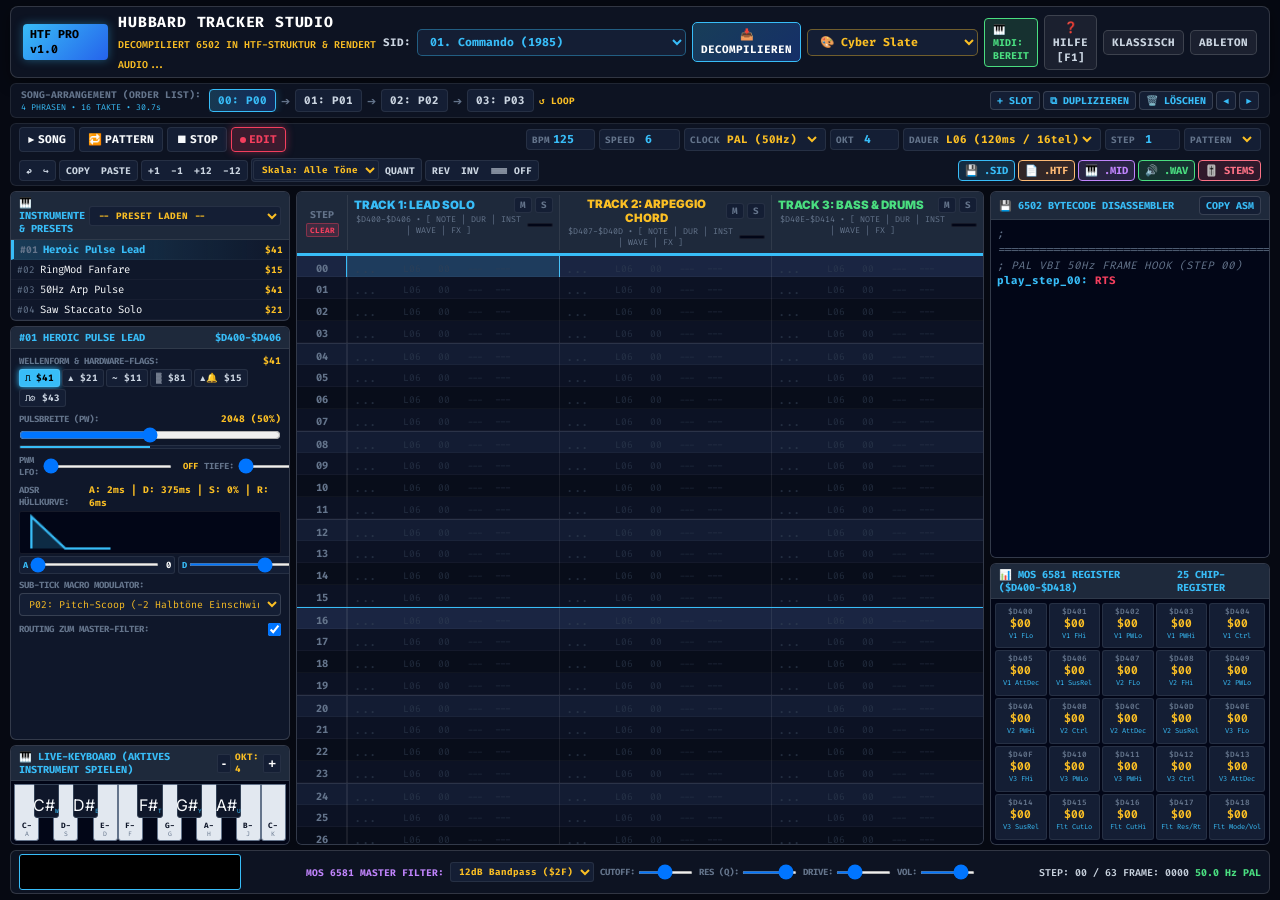
==== commit 65b48325: "Implement full 3-stem multi-track audio pipeline for instant live Solo/Mute, BPM and all controls" ====
--- a/web_player/tracker2.html
+++ b/web_player/tracker2.html
@@ -534,6 +534,6 @@
     </div>
 
     <!-- HTF Engine Script -->
-    <script src="tracker2.js"></script>
+    <script src="tracker2.js?v=2.0.2"></script>
 </body>
 </html>
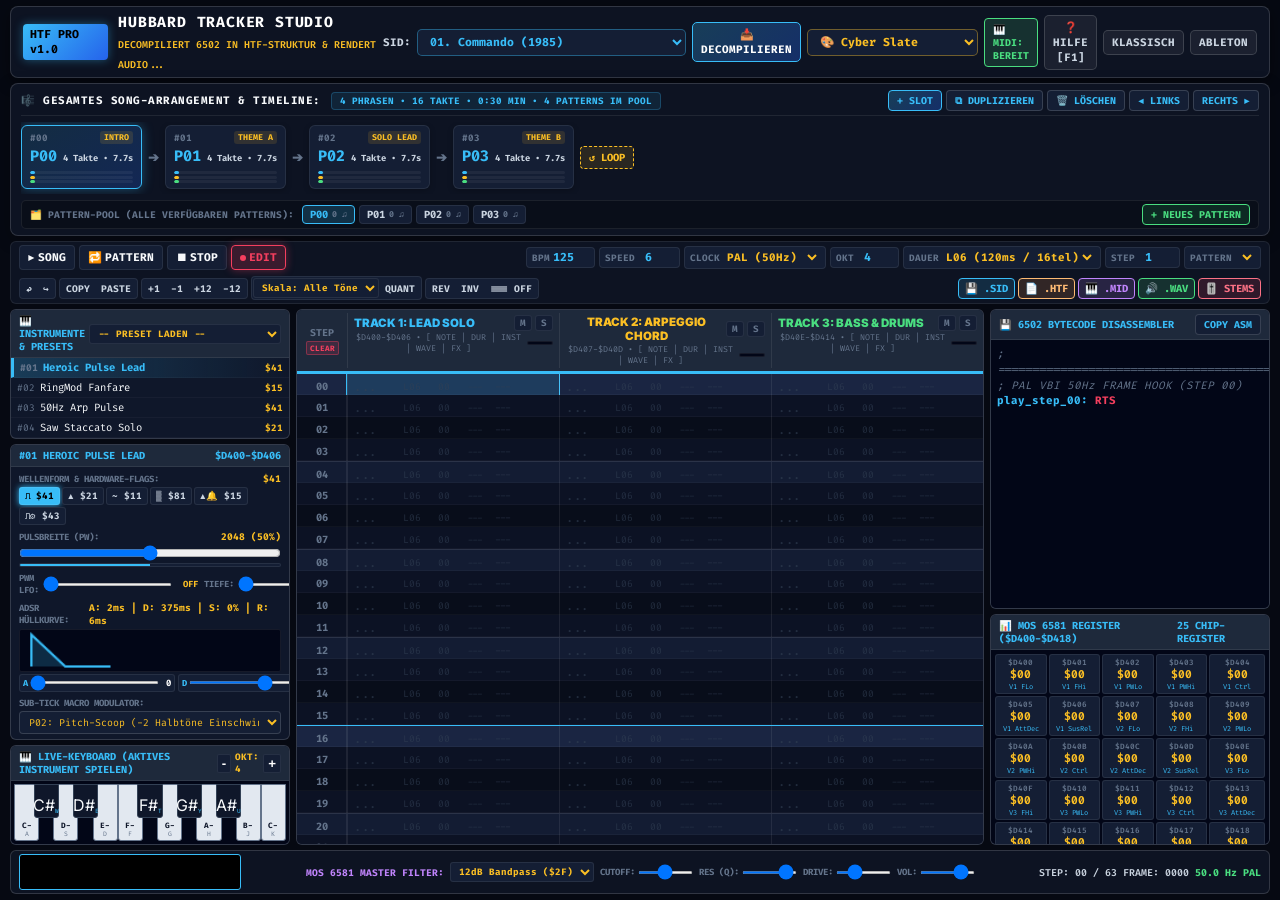
==== commit ee38bf7a: "Upgrade Song Arrangement with full 8-pattern timeline cards, 3-track density sparklines, and pattern" ====
--- a/web_player/tracker2.html
+++ b/web_player/tracker2.html
@@ -70,24 +70,40 @@
         </header>
 
         <!-- ================================================================= -->
-        <!-- 2. MODULAR SONG ARRANGER & TIMELINE MATRIX                         -->
+        <!-- 2. MODULAR SONG ARRANGER & TIMELINE MATRIX (ALL PATTERNS OVERVIEW) -->
         <!-- ================================================================= -->
         <div class="htf-order-bar">
-            <div class="order-label-group">
-                <span class="order-tag">SONG-ARRANGEMENT (ORDER LIST):</span>
-                <span class="order-sub" id="order-sub-stat">4 PHRASEN • 16 TAKTE • 0:30 MIN</span>
+            <div class="order-top-row">
+                <div class="order-label-group">
+                    <span class="order-tag">🎼 GESAMTES SONG-ARRANGEMENT & TIMELINE:</span>
+                    <span class="order-sub" id="order-sub-stat">8 PHRASEN • 32 TAKTE • 1:01 MIN</span>
+                </div>
+                
+                <div class="order-actions">
+                    <button class="btn-xs btn-highlight" id="btn-add-order" title="Gewähltes Pattern am Ende anfügen">+ SLOT</button>
+                    <button class="btn-xs" id="btn-dup-order" title="Ausgewählten Slot duplizieren">⧉ DUPLIZIEREN</button>
+                    <button class="btn-xs btn-del" id="btn-del-order" title="Ausgewählten Slot löschen">🗑️ LÖSCHEN</button>
+                    <button class="btn-xs" id="btn-move-left" title="Slot nach links verschieben">◄ LINKS</button>
+                    <button class="btn-xs" id="btn-move-right" title="Slot nach rechts verschieben">RECHTS ►</button>
+                </div>
             </div>
             
-            <div class="order-slots" id="order-slots-container">
-                <!-- Populated dynamically by JS -->
-            </div>
-
-            <div class="order-actions">
-                <button class="btn-xs" id="btn-add-order" title="Neuen Pattern-Slot am Ende anfügen">+ SLOT</button>
-                <button class="btn-xs" id="btn-dup-order" title="Aktuellen Slot duplizieren">⧉ DUPLIZIEREN</button>
-                <button class="btn-xs btn-del" id="btn-del-order" title="Aktuellen Slot löschen">🗑️ LÖSCHEN</button>
-                <button class="btn-xs" id="btn-move-left" title="Slot nach links verschieben">◄</button>
-                <button class="btn-xs" id="btn-move-right" title="Slot nach rechts verschieben">►</button>
+            <!-- Horizontal Scrollable Song Timeline with Rich Pattern Cards -->
+            <div class="order-timeline-scroll">
+                <div class="order-slots" id="order-slots-container">
+                    <!-- Populated dynamically by JS -->
+                </div>
+            </div>
+
+            <!-- Pattern Pool Grid Bar: Shows all unique patterns in project -->
+            <div class="pattern-pool-bar">
+                <div class="pool-left">
+                    <span class="pool-tag">🗂️ PATTERN-POOL (ALLE VERFÜGBAREN PATTERNS):</span>
+                    <div class="pool-items" id="pattern-pool-container">
+                        <!-- Populated dynamically by JS -->
+                    </div>
+                </div>
+                <button class="btn-xs btn-new-pat" id="btn-new-pattern" title="Neues leeres Pattern zum Pool hinzufügen">+ NEUES PATTERN</button>
             </div>
         </div>
 
@@ -534,6 +550,6 @@
     </div>
 
     <!-- HTF Engine Script -->
-    <script src="tracker2.js?v=2.0.2"></script>
+    <script src="tracker2.js?v=2.0.3"></script>
 </body>
 </html>
--- a/web_player/tracker2.css
+++ b/web_player/tracker2.css
@@ -288,24 +288,260 @@
    2. MODULAR SONG ARRANGER & TIMELINE MATRIX
    ============================================================================== */
 
+/* ==============================================================================
+   2. MODULAR SONG ARRANGER & TIMELINE MATRIX
+   ============================================================================== */
+
 .htf-order-bar {
     display: flex;
-    align-items: center;
+    flex-direction: column;
     background: var(--bg-header);
+    border: 1px solid var(--border-medium);
+    border-radius: 8px;
+    padding: 6px 10px;
+    gap: 6px;
+    box-shadow: 0 4px 16px rgba(0, 0, 0, 0.25);
+}
+
+.order-top-row {
+    display: flex;
+    justify-content: space-between;
+    align-items: center;
+    border-bottom: 1px solid var(--border-subtle);
+    padding-bottom: 4px;
+}
+
+.order-label-group {
+    display: flex;
+    align-items: center;
+    gap: 10px;
+}
+
+.order-tag {
+    font-family: var(--font-mono);
+    font-size: 0.68rem;
+    font-weight: 900;
+    color: var(--text-primary);
+    letter-spacing: 0.5px;
+}
+
+.order-sub {
+    font-family: var(--font-mono);
+    font-size: 0.58rem;
+    font-weight: 700;
+    color: var(--trk1-cyan);
+    background: rgba(56, 189, 248, 0.1);
+    padding: 2px 8px;
+    border-radius: 4px;
+    border: 1px solid rgba(56, 189, 248, 0.25);
+}
+
+.order-actions {
+    display: flex;
+    gap: 4px;
+}
+
+.btn-xs {
+    background: var(--bg-card);
+    border: 1px solid var(--border-medium);
+    color: var(--trk1-cyan);
+    font-family: var(--font-mono);
+    font-size: 0.62rem;
+    font-weight: 800;
+    padding: 3px 8px;
+    border-radius: 4px;
+    cursor: pointer;
+    transition: all 0.15s;
+    white-space: nowrap;
+}
+
+.btn-xs:hover { 
+    background: var(--trk1-cyan); 
+    color: #000; 
+    box-shadow: 0 0 8px var(--trk1-cyan);
+}
+
+.btn-xs.btn-highlight {
+    background: linear-gradient(135deg, rgba(56, 189, 248, 0.25), rgba(37, 99, 235, 0.35));
+    border-color: var(--trk1-cyan);
+}
+
+.btn-xs.btn-del:hover { 
+    background: #f43f5e; 
+    color: #fff; 
+    border-color: #f43f5e; 
+    box-shadow: 0 0 8px #f43f5e;
+}
+
+/* Timeline Horizontal Scrollable Track */
+.order-timeline-scroll {
+    display: flex;
+    overflow-x: auto;
+    padding: 3px 0 5px 0;
+}
+
+.order-timeline-scroll::-webkit-scrollbar {
+    height: 5px;
+}
+
+.order-timeline-scroll::-webkit-scrollbar-thumb {
+    background: var(--border-accent);
+    border-radius: 3px;
+}
+
+.order-slots {
+    display: flex;
+    align-items: center;
+    gap: 6px;
+    min-width: max-content;
+}
+
+/* Rich Modular Pattern Card */
+.order-slot {
+    display: flex;
+    flex-direction: column;
+    background: var(--bg-card);
     border: 1px solid var(--border-subtle);
     border-radius: 6px;
-    padding: 4px 10px;
+    padding: 5px 8px;
+    min-width: 105px;
+    cursor: pointer;
+    transition: all 0.15s cubic-bezier(0.4, 0, 0.2, 1);
+    position: relative;
+    box-shadow: 0 2px 6px rgba(0, 0, 0, 0.2);
+}
+
+.order-slot:hover {
+    border-color: var(--trk1-cyan);
+    transform: translateY(-2px);
+    box-shadow: 0 4px 12px rgba(56, 189, 248, 0.2);
+}
+
+.order-slot.active {
+    background: linear-gradient(145deg, rgba(56, 189, 248, 0.15), rgba(37, 99, 235, 0.25));
+    border-color: var(--trk1-cyan);
+    box-shadow: 0 0 12px rgba(56, 189, 248, 0.35);
+}
+
+.order-slot.playing {
+    border-color: #4ade80 !important;
+    box-shadow: 0 0 14px rgba(74, 222, 128, 0.5) !important;
+    animation: pulse-border 1s infinite alternate;
+}
+
+@keyframes pulse-border {
+    0% { border-color: #4ade80; box-shadow: 0 0 8px rgba(74, 222, 128, 0.4); }
+    100% { border-color: #38bdf8; box-shadow: 0 0 16px rgba(56, 189, 248, 0.6); }
+}
+
+.os-head {
+    display: flex;
+    justify-content: space-between;
+    align-items: center;
+    margin-bottom: 2px;
+}
+
+.os-idx {
+    font-family: var(--font-mono);
+    font-size: 0.58rem;
+    font-weight: 800;
+    color: var(--text-muted);
+}
+
+.os-section {
+    font-family: var(--font-mono);
+    font-size: 0.52rem;
+    font-weight: 900;
+    color: var(--trk2-amber);
+    background: rgba(251, 191, 36, 0.12);
+    padding: 1px 4px;
+    border-radius: 3px;
+}
+
+.os-main {
+    display: flex;
+    align-items: baseline;
+    gap: 6px;
+    margin-bottom: 3px;
+}
+
+.os-pat-id {
+    font-family: var(--font-mono);
+    font-size: 0.95rem;
+    font-weight: 900;
+    color: var(--trk1-cyan);
+}
+
+.os-bars {
+    font-family: var(--font-mono);
+    font-size: 0.55rem;
+    font-weight: 700;
+    color: var(--text-secondary);
+}
+
+/* 3-Track Density Sparklines */
+.os-density-bars {
+    display: flex;
+    flex-direction: column;
+    gap: 1.5px;
+    width: 100%;
+    margin-top: 2px;
+}
+
+.os-d-row {
+    height: 3px;
+    background: rgba(255, 255, 255, 0.05);
+    border-radius: 1.5px;
+    overflow: hidden;
+}
+
+.os-d-fill {
+    height: 100%;
+    border-radius: 1.5px;
+}
+
+.os-d-fill.t1 { background: var(--trk1-cyan); }
+.os-d-fill.t2 { background: var(--trk2-amber); }
+.os-d-fill.t3 { background: var(--trk3-green); }
+
+.order-arr {
+    color: var(--text-muted);
+    font-size: 0.8rem;
+    font-weight: 900;
+}
+
+.order-arr.loop {
+    color: var(--trk2-amber);
+    font-family: var(--font-mono);
+    font-size: 0.65rem;
+    font-weight: 900;
+    background: rgba(251, 191, 36, 0.12);
+    padding: 4px 8px;
+    border-radius: 4px;
+    border: 1px dashed var(--trk2-amber);
+}
+
+/* Pattern Pool Bar */
+.pattern-pool-bar {
+    display: flex;
+    justify-content: space-between;
+    align-items: center;
+    background: rgba(0, 0, 0, 0.25);
+    border: 1px solid var(--border-subtle);
+    border-radius: 5px;
+    padding: 3px 8px;
     gap: 8px;
+}
+
+.pool-left {
+    display: flex;
+    align-items: center;
+    gap: 8px;
+    flex: 1;
     overflow-x: auto;
 }
 
-.order-label-group {
-    display: flex;
-    flex-direction: column;
-    gap: 1px;
-}
-
-.order-tag {
+.pool-tag {
     font-family: var(--font-mono);
     font-size: 0.6rem;
     font-weight: 900;
@@ -313,79 +549,55 @@
     white-space: nowrap;
 }
 
-.order-sub {
-    font-family: var(--font-mono);
-    font-size: 0.52rem;
-    color: var(--trk1-cyan);
-    white-space: nowrap;
-}
-
-.order-slots {
-    display: flex;
-    align-items: center;
-    gap: 5px;
-    flex: 1;
-    overflow-x: auto;
-}
-
-.order-slot {
+.pool-items {
+    display: flex;
+    gap: 4px;
+}
+
+.pool-item {
     background: var(--bg-card);
     border: 1px solid var(--border-subtle);
+    color: var(--text-secondary);
+    font-family: var(--font-mono);
+    font-size: 0.65rem;
+    font-weight: 800;
+    padding: 2px 7px;
     border-radius: 4px;
-    padding: 3px 8px;
-    font-family: var(--font-mono);
-    font-size: 0.68rem;
-    font-weight: 700;
-    color: var(--text-secondary);
     cursor: pointer;
-    white-space: nowrap;
     transition: all 0.15s;
-}
-
-.order-slot:hover {
+    display: flex;
+    align-items: center;
+    gap: 4px;
+}
+
+.pool-item:hover {
     border-color: var(--trk1-cyan);
     color: #fff;
 }
 
-.order-slot.active {
-    background: linear-gradient(90deg, rgba(56, 189, 248, 0.22), rgba(37, 99, 235, 0.28));
+.pool-item.active {
+    background: rgba(56, 189, 248, 0.2);
     border-color: var(--trk1-cyan);
     color: var(--trk1-cyan);
-    box-shadow: 0 0 8px rgba(56, 189, 248, 0.3);
-}
-
-.order-arr {
+    font-weight: 900;
+}
+
+.pool-notes-count {
+    font-size: 0.52rem;
     color: var(--text-muted);
-    font-size: 0.7rem;
-}
-
-.order-arr.loop {
-    color: var(--trk2-amber);
-    font-family: var(--font-mono);
-    font-size: 0.58rem;
-    font-weight: 900;
-}
-
-.order-actions {
-    display: flex;
-    gap: 3px;
-}
-
-.btn-xs {
-    background: var(--bg-card);
-    border: 1px solid var(--border-medium);
-    color: var(--trk1-cyan);
-    font-family: var(--font-mono);
-    font-size: 0.62rem;
-    font-weight: 800;
-    padding: 2px 6px;
-    border-radius: 4px;
-    cursor: pointer;
-    transition: all 0.1s;
-}
-
-.btn-xs:hover { background: var(--trk1-cyan); color: #000; }
-.btn-xs.btn-del:hover { background: #f43f5e; color: #fff; border-color: #f43f5e; }
+}
+
+.btn-new-pat {
+    background: rgba(34, 197, 94, 0.15);
+    border: 1px solid var(--trk3-green);
+    color: var(--trk3-green);
+}
+
+.btn-new-pat:hover {
+    background: var(--trk3-green);
+    color: #000;
+    border-color: var(--trk3-green);
+}
 
 /* ==============================================================================
    3. TRANSPORT & TOOLBAR
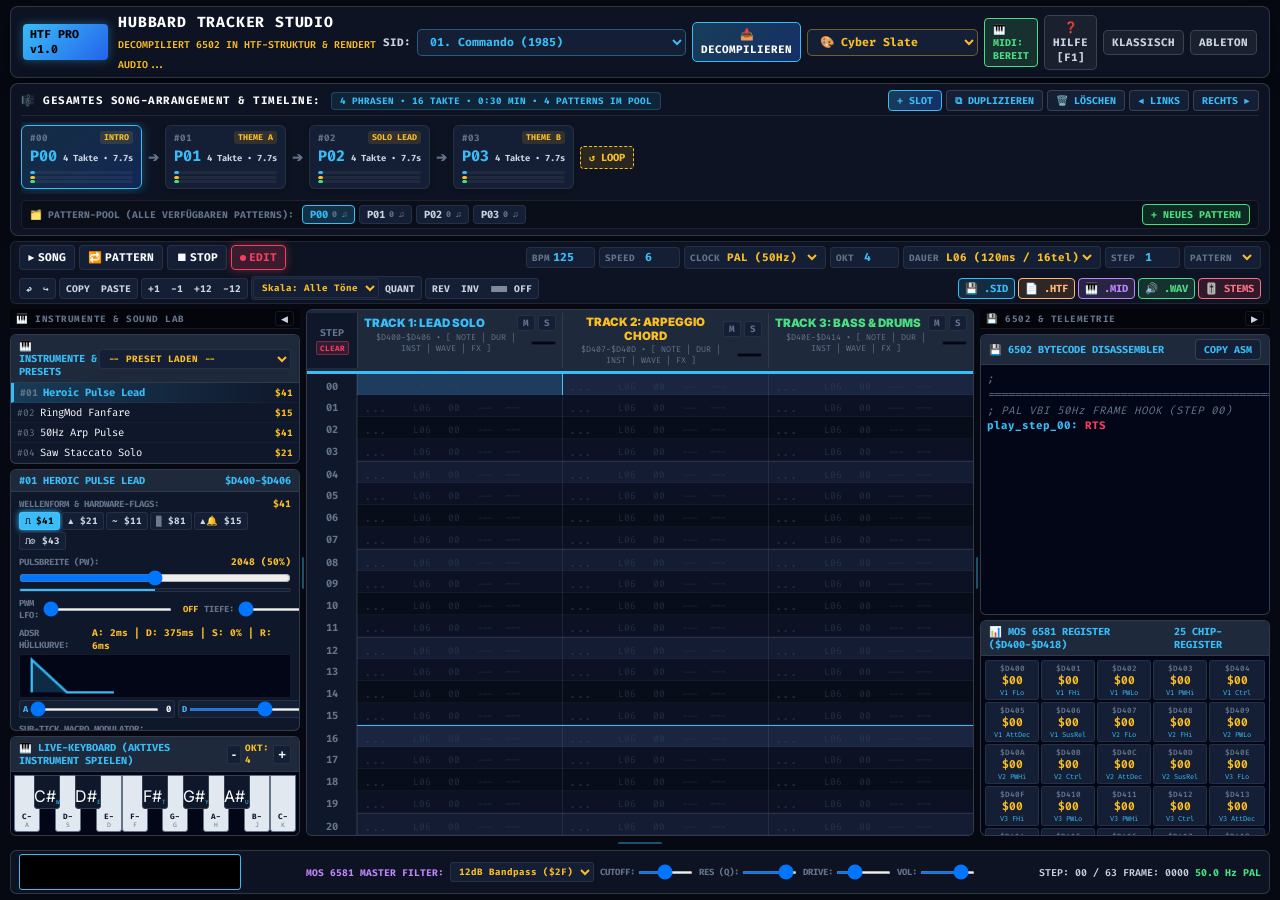
==== commit b037e9fa: "Optimize UI: Add draggable resizers for all panels, double-click collapse toggles, and responsive mu" ====
--- a/web_player/tracker2.html
+++ b/web_player/tracker2.html
@@ -216,15 +216,27 @@
             </div>
         </section>
 
-        <!-- ================================================================= -->
-        <!-- 4. MAIN 3-COLUMN WORKBENCH                                         -->
-        <!-- ================================================================= -->
-        <div class="htf-main-grid">
+        <!-- Responsive View Mode Switcher (Visible on Tablets / Mobile Screens) -->
+        <div class="htf-responsive-tabs" id="htf-resp-tabs">
+            <button class="resp-tab active" data-view="all">🖥️ VOLLBILD-STUDIO</button>
+            <button class="resp-tab" data-view="tracker">🎼 TRACKER-MATRIX</button>
+            <button class="resp-tab" data-view="instruments">🎹 INSTRUMENTE & SOUND LAB</button>
+            <button class="resp-tab" data-view="disasm">💾 6502 & REGISTER</button>
+        </div>
+
+        <!-- ================================================================= -->
+        <!-- 4. MAIN 3-COLUMN WORKBENCH (RESIZABLE & RESPONSIVE)               -->
+        <!-- ================================================================= -->
+        <div class="htf-main-grid" id="htf-main-grid">
 
             <!-- ============================================================= -->
             <!-- 4.1 LEFT: INSTRUMENT LAB, PRESETS, ADSR GRAPH & KEYBOARD      -->
             <!-- ============================================================= -->
-            <aside class="htf-left-panel">
+            <aside class="htf-left-panel" id="htf-left-panel">
+                <div class="panel-collapse-bar">
+                    <span class="panel-title-tag">🎹 INSTRUMENTE & SOUND LAB</span>
+                    <button class="btn-collapse" id="btn-collapse-left" title="Instrument-Panel ein/ausklappen (Doppelklick auf Splitter)">◀</button>
+                </div>
                 <!-- Instrument List & Presets -->
                 <div class="panel-section inst-section">
                     <div class="sec-header">
@@ -371,10 +383,15 @@
                 </div>
             </aside>
 
+            <!-- Draggable Vertical Splitter Left/Center -->
+            <div class="htf-resizer-h" id="resizer-left" title="Ziehen zum Vergrößern/Verkleinern (Doppelklick zum Ein/Ausklappen)">
+                <div class="resizer-grip"></div>
+            </div>
+
             <!-- ============================================================= -->
             <!-- 4.2 CENTER: 3-TRACK HTF MATRIX WITH SOLO / MUTE & VU METERS    -->
             <!-- ============================================================= -->
-            <main class="htf-center-panel">
+            <main class="htf-center-panel" id="htf-center-panel">
                 <!-- Track Headers with Solo, Mute & VU -->
                 <div class="matrix-header-row">
                     <div class="col-step">
@@ -436,10 +453,19 @@
                 </div>
             </main>
 
+            <!-- Draggable Vertical Splitter Center/Right -->
+            <div class="htf-resizer-h" id="resizer-right" title="Ziehen zum Vergrößern/Verkleinern (Doppelklick zum Ein/Ausklappen)">
+                <div class="resizer-grip"></div>
+            </div>
+
             <!-- ============================================================= -->
             <!-- 4.3 RIGHT: 6502 DISASSEMBLER & 25-REGISTER HARDWARE MONITOR   -->
             <!-- ============================================================= -->
-            <aside class="htf-right-panel">
+            <aside class="htf-right-panel" id="htf-right-panel">
+                <div class="panel-collapse-bar">
+                    <span class="panel-title-tag">💾 6502 & TELEMETRIE</span>
+                    <button class="btn-collapse" id="btn-collapse-right" title="Telemetrie-Panel ein/ausklappen (Doppelklick auf Splitter)">▶</button>
+                </div>
                 <div class="panel-section disasm-section">
                     <div class="sec-header">
                         <span>💾 6502 BYTECODE DISASSEMBLER</span>
@@ -462,6 +488,11 @@
                 </div>
             </aside>
 
+        </div>
+
+        <!-- Draggable Horizontal Splitter Main/Footer -->
+        <div class="htf-resizer-v" id="resizer-bottom" title="Ziehen zum Vergrößern des unteren Master-Bereichs">
+            <div class="resizer-grip-v"></div>
         </div>
 
         <!-- ================================================================= -->
@@ -550,6 +581,6 @@
     </div>
 
     <!-- HTF Engine Script -->
-    <script src="tracker2.js?v=2.0.3"></script>
+    <script src="tracker2.js?v=2.0.4"></script>
 </body>
 </html>
--- a/web_player/tracker2.css
+++ b/web_player/tracker2.css
@@ -758,20 +758,146 @@
 
 .btn-exp:hover { color: #000; filter: brightness(1.2); }
 
+/* Responsive Mode Switcher */
+.htf-responsive-tabs {
+    display: none;
+    gap: 4px;
+    background: var(--bg-header);
+    border: 1px solid var(--border-medium);
+    border-radius: 6px;
+    padding: 3px 6px;
+    margin-bottom: 2px;
+}
+
+.resp-tab {
+    flex: 1;
+    background: var(--bg-card);
+    border: 1px solid var(--border-subtle);
+    color: var(--text-secondary);
+    font-family: var(--font-mono);
+    font-size: 0.65rem;
+    font-weight: 800;
+    padding: 4px 6px;
+    border-radius: 4px;
+    cursor: pointer;
+    transition: all 0.15s;
+    text-align: center;
+}
+
+.resp-tab:hover {
+    border-color: var(--trk1-cyan);
+    color: #fff;
+}
+
+.resp-tab.active {
+    background: linear-gradient(135deg, rgba(56, 189, 248, 0.25), rgba(37, 99, 235, 0.35));
+    border-color: var(--trk1-cyan);
+    color: #fff;
+    box-shadow: 0 0 8px rgba(56, 189, 248, 0.3);
+}
+
+/* Panel Collapse Bar */
+.panel-collapse-bar {
+    display: flex;
+    justify-content: space-between;
+    align-items: center;
+    background: rgba(0, 0, 0, 0.4);
+    border-bottom: 1px solid var(--border-subtle);
+    padding: 2px 6px;
+    user-select: none;
+}
+
+.panel-title-tag {
+    font-family: var(--font-mono);
+    font-size: 0.58rem;
+    font-weight: 900;
+    color: var(--text-muted);
+    letter-spacing: 0.5px;
+}
+
+.btn-collapse {
+    background: transparent;
+    border: 1px solid var(--border-subtle);
+    color: var(--text-secondary);
+    font-size: 0.58rem;
+    padding: 1px 5px;
+    border-radius: 3px;
+    cursor: pointer;
+    transition: all 0.15s;
+}
+
+.btn-collapse:hover {
+    background: var(--trk1-cyan);
+    color: #000;
+    border-color: var(--trk1-cyan);
+}
+
+/* Draggable Splitters */
+.htf-resizer-h {
+    width: 6px;
+    background: transparent;
+    cursor: col-resize;
+    position: relative;
+    display: flex;
+    align-items: center;
+    justify-content: center;
+    transition: background 0.15s, box-shadow 0.15s;
+    user-select: none;
+    z-index: 20;
+    flex-shrink: 0;
+}
+
+.htf-resizer-h:hover, .htf-resizer-h.dragging {
+    background: rgba(56, 189, 248, 0.4);
+    box-shadow: 0 0 12px rgba(56, 189, 248, 0.8);
+}
+
+.resizer-grip {
+    width: 2px;
+    height: 32px;
+    background: var(--border-accent);
+    border-radius: 1px;
+}
+
+.htf-resizer-v {
+    height: 6px;
+    background: transparent;
+    cursor: row-resize;
+    position: relative;
+    display: flex;
+    align-items: center;
+    justify-content: center;
+    transition: background 0.15s, box-shadow 0.15s;
+    user-select: none;
+    z-index: 20;
+    flex-shrink: 0;
+    margin: -1px 0;
+}
+
+.htf-resizer-v:hover, .htf-resizer-v.dragging {
+    background: rgba(56, 189, 248, 0.4);
+    box-shadow: 0 0 12px rgba(56, 189, 248, 0.8);
+}
+
+.resizer-grip-v {
+    height: 2px;
+    width: 44px;
+    background: var(--border-accent);
+    border-radius: 1px;
+}
+
 /* ==============================================================================
-   4. MAIN 3-COLUMN WORKBENCH
+   4. MAIN 3-COLUMN WORKBENCH (FLEXIBLE RESIZABLE ARCHITECTURE)
    ============================================================================== */
 
 .htf-main-grid {
-    display: grid;
-    grid-template-columns: 280px 1fr 280px;
-    gap: 6px;
+    display: flex;
+    flex-direction: row;
     flex: 1;
+    min-height: 0;
+    gap: 0;
     overflow: hidden;
-}
-
-@media (max-width: 1250px) {
-    .htf-main-grid { grid-template-columns: 250px 1fr 250px; }
+    position: relative;
 }
 
 .panel-section {
@@ -810,10 +936,58 @@
 
 /* 4.1 Left Column: Instruments & Lab */
 .htf-left-panel {
+    width: 290px;
+    min-width: 180px;
+    max-width: 600px;
     display: flex;
     flex-direction: column;
     gap: 5px;
     overflow: hidden;
+    flex-shrink: 0;
+    transition: width 0.05s ease-out;
+}
+
+.htf-left-panel.collapsed {
+    width: 0 !important;
+    min-width: 0 !important;
+    padding: 0 !important;
+    margin: 0 !important;
+    border: none !important;
+    opacity: 0;
+    pointer-events: none;
+}
+
+.htf-center-panel {
+    flex: 1;
+    min-width: 280px;
+    display: flex;
+    flex-direction: column;
+    overflow: hidden;
+    background: var(--bg-panel);
+    border: 1px solid var(--border-medium);
+    border-radius: 6px;
+}
+
+.htf-right-panel {
+    width: 290px;
+    min-width: 180px;
+    max-width: 600px;
+    display: flex;
+    flex-direction: column;
+    gap: 5px;
+    overflow: hidden;
+    flex-shrink: 0;
+    transition: width 0.05s ease-out;
+}
+
+.htf-right-panel.collapsed {
+    width: 0 !important;
+    min-width: 0 !important;
+    padding: 0 !important;
+    margin: 0 !important;
+    border: none !important;
+    opacity: 0;
+    pointer-events: none;
 }
 
 .inst-section { height: 130px; }
@@ -1540,3 +1714,128 @@
     border-radius: 3px;
     font-weight: 900;
 }
+
+/* ==============================================================================
+   7. COMPREHENSIVE RESPONSIVE & ADAPTIVE LAYOUT
+   ============================================================================== */
+
+/* Sticky Step Numbers during horizontal scrolling */
+.col-step, .htf-step-cell {
+    position: sticky;
+    left: 0;
+    z-index: 5;
+    background: var(--bg-panel);
+}
+
+.matrix-header-row {
+    position: sticky;
+    top: 0;
+    z-index: 10;
+    background: #1e293b;
+}
+
+/* 1200px Breakpoint (Laptops & Small Desktops) */
+@media (max-width: 1200px) {
+    .htf-left-panel { width: 250px; min-width: 160px; }
+    .htf-right-panel { width: 250px; min-width: 160px; }
+    .htf-transport-bar { gap: 4px; padding: 2px 5px; }
+    .params-group { gap: 4px; }
+    .param-box input, .param-box select { width: 48px; }
+}
+
+/* 980px Breakpoint (Tablets & Landscape Mobile) */
+@media (max-width: 980px) {
+    .htf-responsive-tabs {
+        display: flex;
+    }
+
+    body.view-tracker .htf-left-panel,
+    body.view-tracker .htf-right-panel,
+    body.view-tracker #resizer-left,
+    body.view-tracker #resizer-right {
+        display: none !important;
+    }
+
+    body.view-instruments .htf-center-panel,
+    body.view-instruments .htf-right-panel,
+    body.view-instruments #resizer-left,
+    body.view-instruments #resizer-right {
+        display: none !important;
+    }
+    body.view-instruments .htf-left-panel {
+        width: 100% !important;
+        max-width: 100% !important;
+    }
+
+    body.view-disasm .htf-left-panel,
+    body.view-disasm .htf-center-panel,
+    body.view-disasm #resizer-left,
+    body.view-disasm #resizer-right {
+        display: none !important;
+    }
+    body.view-disasm .htf-right-panel {
+        width: 100% !important;
+        max-width: 100% !important;
+    }
+
+    .htf-header {
+        flex-direction: column;
+        align-items: flex-start;
+        gap: 6px;
+    }
+
+    .header-actions {
+        width: 100%;
+        justify-content: space-between;
+    }
+
+    .footer-filter {
+        flex-wrap: wrap;
+    }
+
+    .matrix-scroll-pane {
+        overflow-x: auto;
+    }
+
+    .matrix-grid-table, .matrix-header-row {
+        min-width: 580px;
+    }
+}
+
+/* 680px Breakpoint (Mobile Phones) */
+@media (max-width: 680px) {
+    .htf-container {
+        padding: 2px;
+        gap: 3px;
+    }
+
+    .order-top-row {
+        flex-direction: column;
+        align-items: flex-start;
+        gap: 4px;
+    }
+
+    .order-actions {
+        flex-wrap: wrap;
+        width: 100%;
+    }
+
+    .htf-transport-bar {
+        flex-direction: column;
+        align-items: stretch;
+    }
+
+    .transport-group, .params-group, .toolkit-group, .export-group {
+        justify-content: space-between;
+        width: 100%;
+    }
+
+    .htf-footer {
+        flex-direction: column;
+        align-items: stretch;
+    }
+
+    .footer-scope {
+        display: none;
+    }
+}
